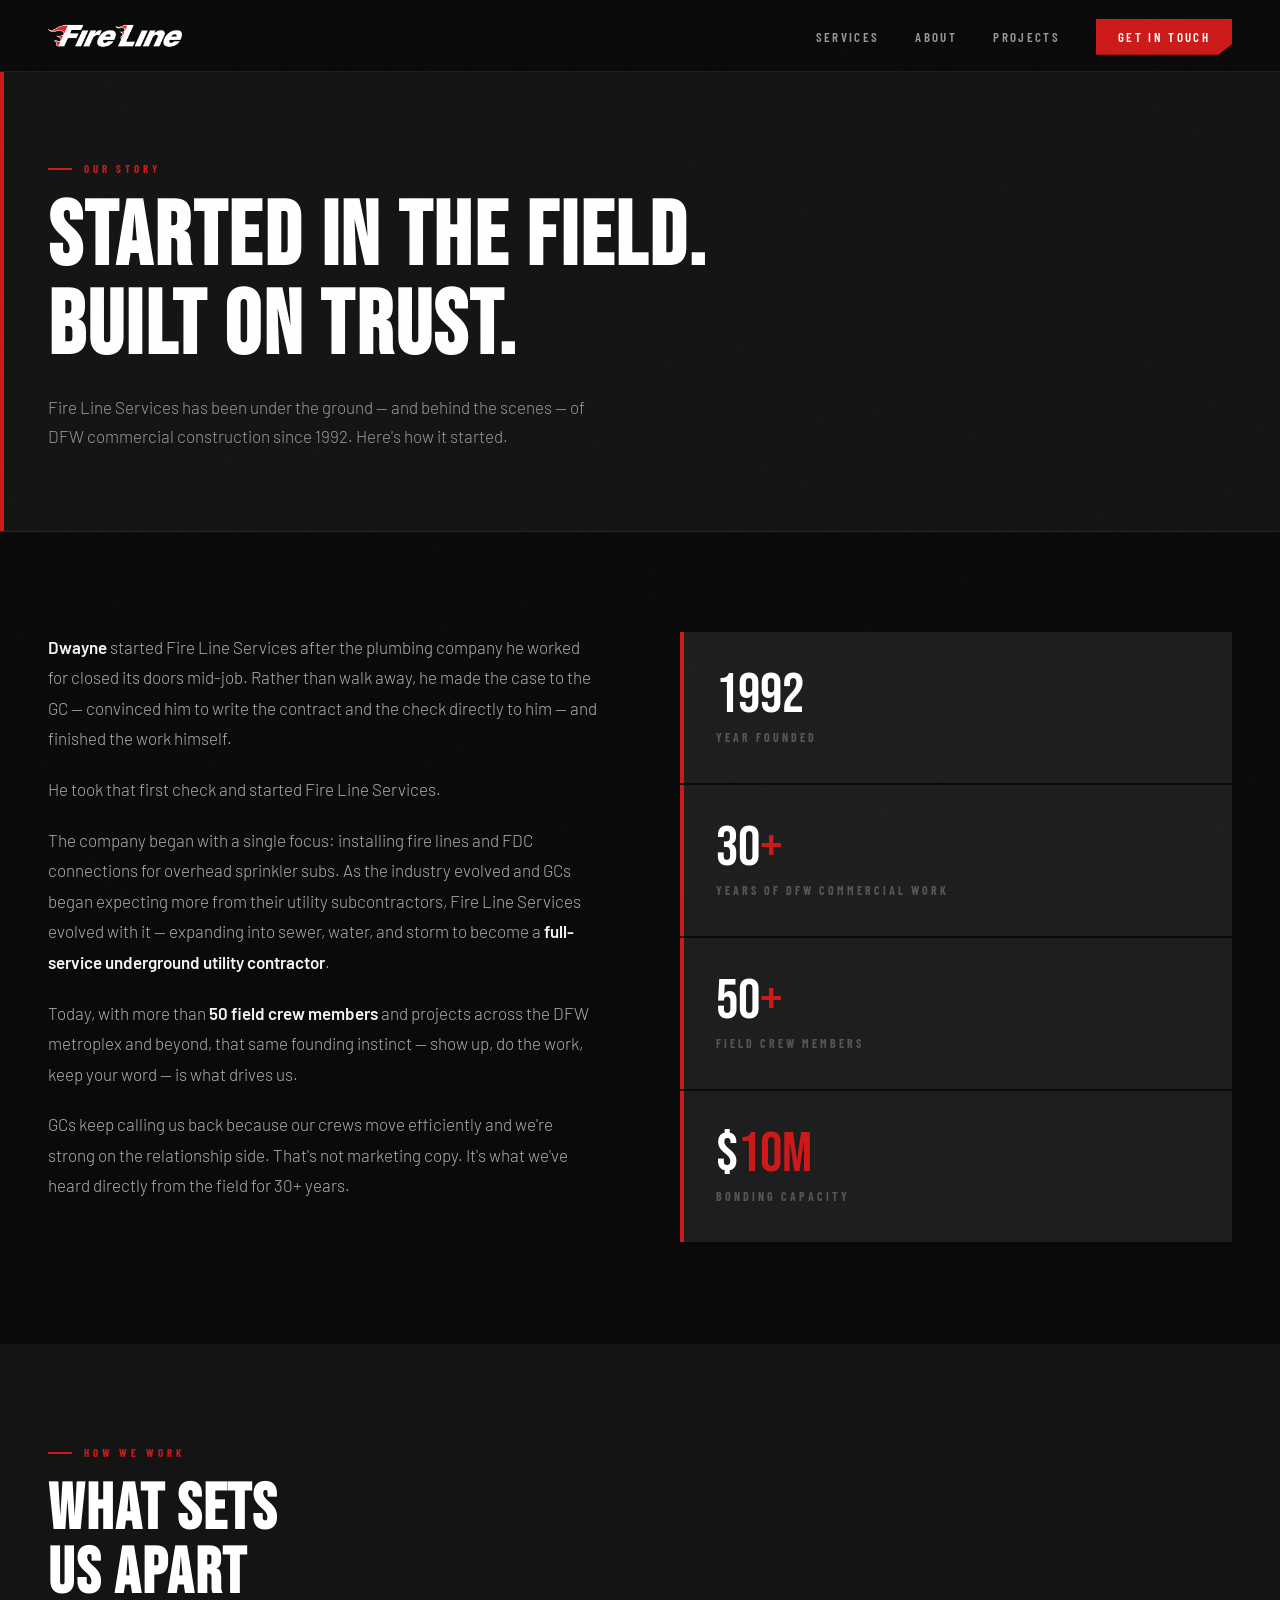
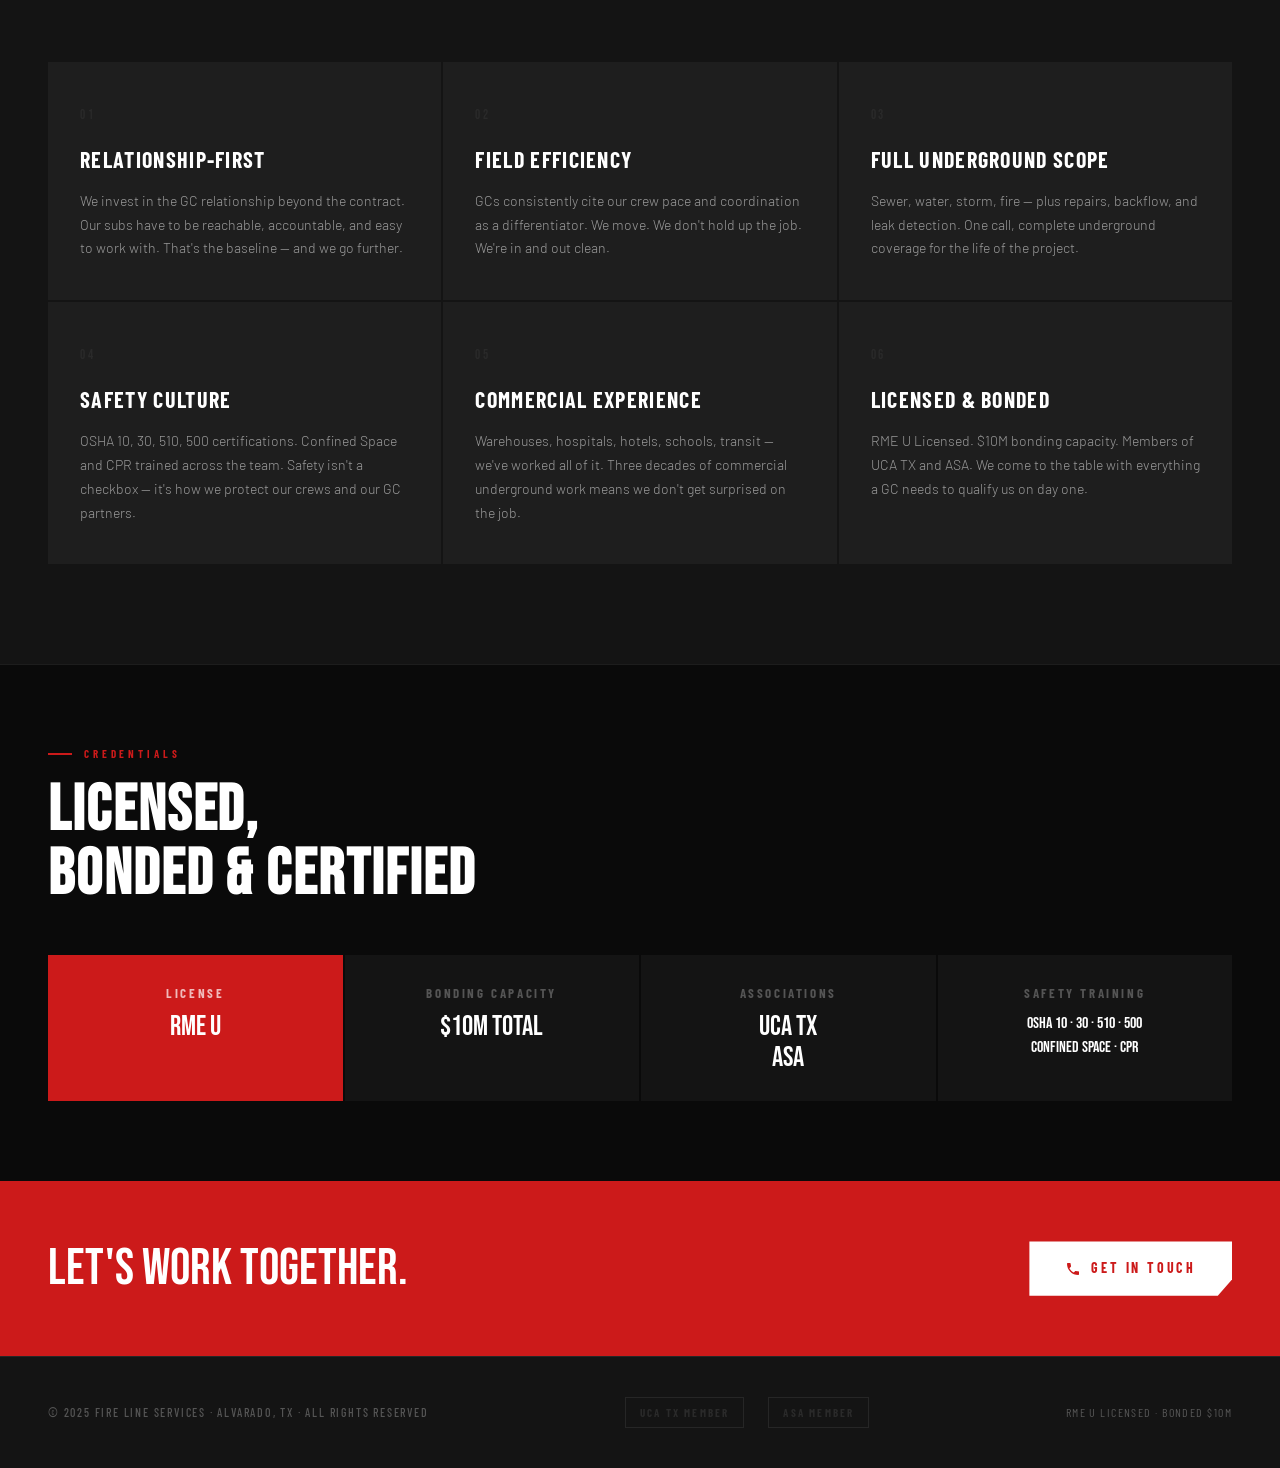
==== about.html @ 74e49dc1 "Add team roster to contact page and fix JS/CSS path capitalization Co-Authored-By: Claude Sonnet 4.6" ====
<!DOCTYPE html>
<html lang="en">
<head>
  <meta charset="UTF-8">
  <meta name="viewport" content="width=device-width, initial-scale=1.0">
  <title>About | Fire Line Services | DFW Underground Utilities</title>
  <meta name="description" content="Founded in 1992 by Dwayne Walker, Fire Line Services has grown from a fire line specialist into a full-service underground utility subcontractor with 50+ crew members across DFW.">
  <link rel="preconnect" href="https://fonts.googleapis.com">
  <link rel="preconnect" href="https://fonts.gstatic.com" crossorigin>
  <link href="https://fonts.googleapis.com/css2?family=Bebas+Neue&family=Barlow:ital,wght@0,300;0,400;0,500;0,600;0,700;1,300;1,400&family=Barlow+Condensed:wght@400;500;600;700;800&display=swap" rel="stylesheet">
  <link rel="stylesheet" href="CSS/styles.css">
  <style>
    .page-hero {
      position: relative;
      padding: 160px 48px 80px;
      background: var(--black-mid);
      border-bottom: 1px solid var(--border);
      overflow: hidden;
    }
    .page-hero::before {
      content: '';
      position: absolute;
      left: 0;
      top: 72px;
      width: 4px;
      height: 100%;
      background: var(--red);
    }
    .page-hero-eyebrow {
      font-family: 'Barlow Condensed', sans-serif;
      font-size: 11px;
      font-weight: 700;
      letter-spacing: 0.35em;
      text-transform: uppercase;
      color: var(--red);
      display: flex;
      align-items: center;
      gap: 12px;
      margin-bottom: 16px;
    }
    .page-hero-eyebrow::before {
      content: '';
      display: block;
      width: 24px;
      height: 2px;
      background: var(--red);
    }
    .page-hero h1 {
      font-family: 'Bebas Neue', sans-serif;
      font-size: clamp(52px, 7vw, 100px);
      line-height: 1;
      letter-spacing: 0.03em;
      color: var(--white-pure);
      max-width: 700px;
    }
    .page-hero p {
      font-size: 17px;
      font-weight: 300;
      color: var(--gray-light);
      max-width: 540px;
      margin-top: 20px;
      line-height: 1.7;
    }

    .story-section {
      padding: 100px 0;
      background: var(--black);
    }

    .story-grid {
      display: grid;
      grid-template-columns: 1fr 1fr;
      gap: 80px;
      align-items: start;
    }

    .story-body {
      font-size: 17px;
      font-weight: 300;
      color: #B0AEAB;
      line-height: 1.8;
    }
    .story-body p + p { margin-top: 20px; }
    .story-body strong { color: var(--white); font-weight: 600; }

    .story-aside { }

    .stat-block {
      background: var(--black-light);
      padding: 36px 32px;
      border-left: 4px solid var(--red);
      margin-bottom: 2px;
    }

    .stat-block-num {
      font-family: 'Bebas Neue', sans-serif;
      font-size: 56px;
      line-height: 1;
      color: var(--white-pure);
      display: block;
    }

    .stat-block-num span { color: var(--red); }

    .stat-block-label {
      font-family: 'Barlow Condensed', sans-serif;
      font-size: 12px;
      font-weight: 700;
      letter-spacing: 0.25em;
      text-transform: uppercase;
      color: var(--gray-mid);
      margin-top: 4px;
      display: block;
    }

    .values-section {
      padding: 100px 0;
      background: var(--black-mid);
    }

    .values-grid {
      display: grid;
      grid-template-columns: repeat(3, 1fr);
      gap: 2px;
      margin-top: 56px;
    }

    .value-card {
      background: var(--black-light);
      padding: 40px 32px;
      border-top: 3px solid transparent;
      transition: border-color 0.3s;
    }

    .value-card:hover { border-top-color: var(--red); }

    .value-num {
      font-family: 'Bebas Neue', sans-serif;
      font-size: 13px;
      letter-spacing: 0.2em;
      color: var(--gray-dark);
      display: block;
      margin-bottom: 16px;
    }

    .value-title {
      font-family: 'Barlow Condensed', sans-serif;
      font-size: 22px;
      font-weight: 700;
      letter-spacing: 0.06em;
      text-transform: uppercase;
      color: var(--white-pure);
      margin-bottom: 12px;
    }

    .value-desc {
      font-size: 14px;
      font-weight: 300;
      color: var(--gray-light);
      line-height: 1.7;
    }

    .licenses-section {
      padding: 80px 0;
      background: var(--black);
      border-top: 1px solid var(--border);
    }

    .licenses-grid {
      display: grid;
      grid-template-columns: repeat(4, 1fr);
      gap: 2px;
      margin-top: 48px;
    }

    .license-item {
      background: var(--black-mid);
      padding: 28px 24px;
      text-align: center;
    }

    .license-item:first-child { background: var(--red); }

    .license-title {
      font-family: 'Barlow Condensed', sans-serif;
      font-size: 13px;
      font-weight: 700;
      letter-spacing: 0.2em;
      text-transform: uppercase;
      color: var(--gray-mid);
      margin-bottom: 8px;
    }

    .license-item:first-child .license-title { color: rgba(255,255,255,0.7); }

    .license-value {
      font-family: 'Bebas Neue', sans-serif;
      font-size: 28px;
      color: var(--white-pure);
      line-height: 1.1;
    }

    .cta-strip {
      background: var(--red);
      padding: 60px 48px;
      display: flex;
      align-items: center;
      justify-content: space-between;
      gap: 40px;
    }
    .cta-strip-text {
      font-family: 'Bebas Neue', sans-serif;
      font-size: clamp(32px, 4vw, 52px);
      color: white;
      line-height: 1;
    }
    .btn-white {
      display: inline-flex;
      align-items: center;
      gap: 10px;
      font-family: 'Barlow Condensed', sans-serif;
      font-size: 14px;
      font-weight: 700;
      letter-spacing: 0.2em;
      text-transform: uppercase;
      color: var(--red);
      background: white;
      padding: 16px 36px;
      text-decoration: none;
      transition: background 0.2s, transform 0.2s;
      clip-path: polygon(0 0, 100% 0, 100% 70%, 93% 100%, 0 100%);
      white-space: nowrap;
      flex-shrink: 0;
    }
    .btn-white:hover { background: var(--white); transform: translateY(-2px); }

    @media (max-width: 1024px) {
      .story-grid { grid-template-columns: 1fr; gap: 48px; }
      .values-grid { grid-template-columns: 1fr 1fr; }
      .licenses-grid { grid-template-columns: repeat(2, 1fr); }
      .page-hero { padding: 140px 24px 60px; }
      .cta-strip { flex-direction: column; align-items: flex-start; padding: 48px 24px; }
    }
    @media (max-width: 640px) {
      .page-hero { padding: 110px 20px 48px; }
      .story-section { padding: 64px 0; }
      .values-grid { grid-template-columns: 1fr; }
      .licenses-grid { grid-template-columns: 1fr 1fr; }
    }
  </style>
</head>
<body>

<!-- ── NAV ── -->
<nav>
  <a href="index.html" class="nav-logo">
    <img src="Images/FL-logo.png" alt="Fire Line Services" style="height:24px; width:auto;">
  </a>
  <ul class="nav-links">
    <li><a href="services.html">Services</a></li>
    <li><a href="about.html">About</a></li>
    <li><a href="projects.html">Projects</a></li>
    <li><a href="contact.html" class="nav-cta">Get in Touch</a></li>
  </ul>
  <button class="nav-hamburger" id="hamburger" aria-label="Toggle menu">
    <span></span><span></span><span></span>
  </button>
</nav>

<div class="mobile-menu" id="mobileMenu">
  <a href="services.html" class="mobile-nav-link">Services</a>
  <a href="about.html" class="mobile-nav-link">About</a>
  <a href="projects.html" class="mobile-nav-link">Projects</a>
  <a href="contact.html" class="mobile-cta mobile-nav-link">Get in Touch</a>
</div>

<!-- ── PAGE HERO ── -->
<div class="page-hero">
  <div class="page-hero-eyebrow">Our Story</div>
  <h1>Started in the Field.<br>Built on Trust.</h1>
  <p>Fire Line Services has been under the ground — and behind the scenes — of DFW commercial construction since 1992. Here's how it started.</p>
</div>

<!-- ── STORY ── -->
<section class="story-section">
  <div class="section-inner">
    <div class="story-grid">
      <div class="story-body reveal">
        <p><strong>Dwayne</strong> started Fire Line Services after the plumbing company he worked for closed its doors mid-job. Rather than walk away, he made the case to the GC — convinced him to write the contract and the check directly to him — and finished the work himself.</p>
        <p>He took that first check and started Fire Line Services.</p>
        <p>The company began with a single focus: installing fire lines and FDC connections for overhead sprinkler subs. As the industry evolved and GCs began expecting more from their utility subcontractors, Fire Line Services evolved with it — expanding into sewer, water, and storm to become a <strong>full-service underground utility contractor</strong>.</p>
        <p>Today, with more than <strong>50 field crew members</strong> and projects across the DFW metroplex and beyond, that same founding instinct — show up, do the work, keep your word — is what drives us.</p>
        <p>GCs keep calling us back because our crews move efficiently and we're strong on the relationship side. That's not marketing copy. It's what we've heard directly from the field for 30+ years.</p>
      </div>
      <div class="story-aside reveal">
        <div class="stat-block">
          <span class="stat-block-num">1992<span></span></span>
          <span class="stat-block-label">Year Founded</span>
        </div>
        <div class="stat-block">
          <span class="stat-block-num">30<span>+</span></span>
          <span class="stat-block-label">Years of DFW Commercial Work</span>
        </div>
        <div class="stat-block">
          <span class="stat-block-num">50<span>+</span></span>
          <span class="stat-block-label">Field Crew Members</span>
        </div>
        <div class="stat-block">
          <span class="stat-block-num">$<span>10M</span></span>
          <span class="stat-block-label">Bonding Capacity</span>
        </div>
      </div>
    </div>
  </div>
</section>

<!-- ── VALUES ── -->
<section class="values-section">
  <div class="section-inner">
    <div class="section-label reveal">How We Work</div>
    <h2 class="section-title reveal">What Sets<br>Us Apart</h2>
    <div class="values-grid">
      <div class="value-card reveal">
        <span class="value-num">01</span>
        <div class="value-title">Relationship-First</div>
        <p class="value-desc">We invest in the GC relationship beyond the contract. Our subs have to be reachable, accountable, and easy to work with. That's the baseline — and we go further.</p>
      </div>
      <div class="value-card reveal">
        <span class="value-num">02</span>
        <div class="value-title">Field Efficiency</div>
        <p class="value-desc">GCs consistently cite our crew pace and coordination as a differentiator. We move. We don't hold up the job. We're in and out clean.</p>
      </div>
      <div class="value-card reveal">
        <span class="value-num">03</span>
        <div class="value-title">Full Underground Scope</div>
        <p class="value-desc">Sewer, water, storm, fire — plus repairs, backflow, and leak detection. One call, complete underground coverage for the life of the project.</p>
      </div>
      <div class="value-card reveal">
        <span class="value-num">04</span>
        <div class="value-title">Safety Culture</div>
        <p class="value-desc">OSHA 10, 30, 510, 500 certifications. Confined Space and CPR trained across the team. Safety isn't a checkbox — it's how we protect our crews and our GC partners.</p>
      </div>
      <div class="value-card reveal">
        <span class="value-num">05</span>
        <div class="value-title">Commercial Experience</div>
        <p class="value-desc">Warehouses, hospitals, hotels, schools, transit — we've worked all of it. Three decades of commercial underground work means we don't get surprised on the job.</p>
      </div>
      <div class="value-card reveal">
        <span class="value-num">06</span>
        <div class="value-title">Licensed & Bonded</div>
        <p class="value-desc">RME U Licensed. $10M bonding capacity. Members of UCA TX and ASA. We come to the table with everything a GC needs to qualify us on day one.</p>
      </div>
    </div>
  </div>
</section>

<!-- ── LICENSES & CERTS ── -->
<section class="licenses-section">
  <div class="section-inner">
    <div class="section-label reveal">Credentials</div>
    <h2 class="section-title reveal">Licensed,<br>Bonded & Certified</h2>
    <div class="licenses-grid">
      <div class="license-item reveal">
        <div class="license-title">License</div>
        <div class="license-value">RME U</div>
      </div>
      <div class="license-item reveal">
        <div class="license-title">Bonding Capacity</div>
        <div class="license-value">$10M Total</div>
      </div>
      <div class="license-item reveal">
        <div class="license-title">Associations</div>
        <div class="license-value">UCA TX<br>ASA</div>
      </div>
      <div class="license-item reveal">
        <div class="license-title">Safety Training</div>
        <div class="license-value" style="font-size:16px; line-height:1.5;">OSHA 10 · 30 · 510 · 500<br>Confined Space · CPR</div>
      </div>
    </div>
  </div>
</section>

<!-- ── CTA STRIP ── -->
<div class="cta-strip">
  <div class="cta-strip-text">Let's Work Together.</div>
  <a href="contact.html" class="btn-white">
    <svg width="16" height="16" viewBox="0 0 24 24" fill="currentColor"><path d="M6.62 10.79c1.44 2.83 3.76 5.14 6.59 6.59l2.2-2.2c.27-.27.67-.36 1.02-.24 1.12.37 2.33.57 3.57.57.55 0 1 .45 1 1V20c0 .55-.45 1-1 1-9.39 0-17-7.61-17-17 0-.55.45-1 1-1h3.5c.55 0 1 .45 1 1 0 1.25.2 2.45.57 3.57.11.35.03.74-.25 1.02l-2.2 2.2z"/></svg>
    Get in Touch
  </a>
</div>

<!-- ── FOOTER ── -->
<footer>
  <div class="footer-copy">© 2025 Fire Line Services · Alvarado, TX · All Rights Reserved</div>
  <div class="footer-assoc">
    <span class="assoc-badge">UCA TX Member</span>
    <span class="assoc-badge">ASA Member</span>
  </div>
  <div class="footer-license">RME U Licensed · Bonded $10M</div>
</footer>

<script src="JS/main.js"></script>
</body>
</html>
---- CSS/styles.css ----
/* ============================================================
   Fire Line Services — Main Stylesheet
   Author: Titan AI / Matt Vincent Walker
   ============================================================ */

/* ── CSS VARIABLES ── */
:root {
  --red: #CC1A1A;
  --red-bright: #E02020;
  --red-dark: #991010;
  --black: #0A0A0A;
  --black-mid: #141414;
  --black-light: #1E1E1E;
  --gray-dark: #2A2A2A;
  --gray-mid: #555;
  --gray-light: #999;
  --white: #F5F4F2;
  --white-pure: #FFFFFF;
  --border: rgba(255,255,255,0.08);
  --border-red: rgba(204,26,26,0.4);
}

/* ── RESET ── */
*, *::before, *::after { box-sizing: border-box; margin: 0; padding: 0; }
html { scroll-behavior: smooth; }

body {
  background: var(--black);
  color: var(--white);
  font-family: 'Barlow', sans-serif;
  font-weight: 400;
  line-height: 1.6;
  overflow-x: hidden;
}

/* ── NOISE TEXTURE OVERLAY ── */
body::before {
  content: '';
  position: fixed;
  inset: 0;
  background-image: url("data:image/svg+xml,%3Csvg viewBox='0 0 256 256' xmlns='http://www.w3.org/2000/svg'%3E%3Cfilter id='noise'%3E%3CfeTurbulence type='fractalNoise' baseFrequency='0.9' numOctaves='4' stitchTiles='stitch'/%3E%3C/filter%3E%3Crect width='100%25' height='100%25' filter='url(%23noise)' opacity='0.04'/%3E%3C/svg%3E");
  pointer-events: none;
  z-index: 9999;
  opacity: 0.4;
}

/* ── NAV ── */
nav {
  position: fixed;
  top: 0;
  left: 0;
  right: 0;
  z-index: 100;
  display: flex;
  align-items: center;
  justify-content: space-between;
  padding: 0 48px;
  height: 72px;
  background: rgba(10,10,10,0.92);
  backdrop-filter: blur(12px);
  border-bottom: 1px solid var(--border);
}

.nav-logo {
  display: flex;
  align-items: center;
  gap: 14px;
  text-decoration: none;
}

.logo-mark {
  width: 42px;
  height: 42px;
  background: var(--red);
  display: flex;
  align-items: center;
  justify-content: center;
  position: relative;
  clip-path: polygon(0 0, 100% 0, 100% 75%, 75% 100%, 0 100%);
}

.logo-mark svg { width: 24px; height: 24px; fill: white; }

.logo-text {
  display: flex;
  flex-direction: column;
  line-height: 1;
}

.logo-text .top {
  font-family: 'Bebas Neue', sans-serif;
  font-size: 20px;
  letter-spacing: 0.08em;
  color: var(--white-pure);
}

.logo-text .bottom {
  font-family: 'Barlow Condensed', sans-serif;
  font-size: 10px;
  font-weight: 600;
  letter-spacing: 0.25em;
  color: var(--red);
  text-transform: uppercase;
}

.nav-links {
  display: flex;
  align-items: center;
  gap: 36px;
  list-style: none;
}

.nav-links a {
  font-family: 'Barlow Condensed', sans-serif;
  font-size: 13px;
  font-weight: 600;
  letter-spacing: 0.18em;
  text-transform: uppercase;
  color: var(--gray-light);
  text-decoration: none;
  transition: color 0.2s;
}

.nav-links a:hover { color: var(--white); }

.nav-cta {
  font-family: 'Barlow Condensed', sans-serif;
  font-size: 12px;
  font-weight: 700;
  letter-spacing: 0.2em;
  text-transform: uppercase;
  color: var(--white-pure) !important;
  background: var(--red);
  padding: 10px 22px;
  text-decoration: none;
  transition: background 0.2s !important;
  clip-path: polygon(0 0, 100% 0, 100% 70%, 90% 100%, 0 100%);
}

.nav-cta:hover { background: var(--red-bright) !important; color: var(--white-pure) !important; }

/* ── HAMBURGER BUTTON ── */
.nav-hamburger {
  display: none;
  flex-direction: column;
  justify-content: center;
  gap: 5px;
  background: none;
  border: none;
  cursor: pointer;
  padding: 8px;
  z-index: 200;
}

.nav-hamburger span {
  display: block;
  width: 24px;
  height: 2px;
  background: var(--white);
  transition: transform 0.3s, opacity 0.3s;
}

.nav-hamburger.open span:nth-child(1) { transform: translateY(7px) rotate(45deg); }
.nav-hamburger.open span:nth-child(2) { opacity: 0; }
.nav-hamburger.open span:nth-child(3) { transform: translateY(-7px) rotate(-45deg); }

/* ── MOBILE MENU DRAWER ── */
.mobile-menu {
  display: none;
  position: fixed;
  top: 72px;
  left: 0;
  right: 0;
  bottom: 0;
  background: rgba(10,10,10,0.98);
  backdrop-filter: blur(16px);
  z-index: 99;
  flex-direction: column;
  align-items: center;
  justify-content: center;
  gap: 0;
  opacity: 0;
  pointer-events: none;
  transition: opacity 0.3s;
}

.mobile-menu.open {
  opacity: 1;
  pointer-events: all;
}

.mobile-menu a {
  font-family: 'Bebas Neue', sans-serif;
  font-size: 42px;
  letter-spacing: 0.06em;
  color: var(--white);
  text-decoration: none;
  padding: 16px 0;
  border-bottom: 1px solid var(--border);
  width: 80%;
  text-align: center;
  transition: color 0.2s;
}

.mobile-menu a:last-child { border-bottom: none; }

.mobile-menu a.mobile-cta {
  color: var(--red);
  margin-top: 24px;
  border: 2px solid var(--red);
  padding: 16px 48px;
  width: auto;
  font-size: 32px;
}

/* ── HERO ── */
.hero {
  position: relative;
  min-height: 100vh;
  display: flex;
  flex-direction: column;
  justify-content: flex-end;
  padding: 120px 48px 80px;
  overflow: hidden;
}

.hero-bg {
  position: absolute;
  inset: 0;
  background:
    linear-gradient(to right, rgba(10,10,10,0.97) 45%, rgba(10,10,10,0.6) 100%),
    linear-gradient(160deg, #1a0000 0%, #0a0a0a 60%);
}

.hero-grid {
  position: absolute;
  inset: 0;
  background-image:
    linear-gradient(rgba(204,26,26,0.06) 1px, transparent 1px),
    linear-gradient(90deg, rgba(204,26,26,0.06) 1px, transparent 1px);
  background-size: 80px 80px;
  mask-image: linear-gradient(to bottom, transparent 0%, black 30%, black 70%, transparent 100%);
}

.hero-accent {
  position: absolute;
  top: 0;
  right: 0;
  width: 55%;
  height: 100%;
  background: linear-gradient(135deg, rgba(204,26,26,0.08) 0%, transparent 60%);
}

.hero-line {
  position: absolute;
  left: 0;
  top: 72px;
  width: 4px;
  height: 0;
  background: var(--red);
  animation: lineGrow 1.2s ease-out 0.3s forwards;
}

@keyframes lineGrow {
  to { height: 100%; }
}

.hero-eyebrow {
  font-family: 'Barlow Condensed', sans-serif;
  font-size: 12px;
  font-weight: 700;
  letter-spacing: 0.35em;
  text-transform: uppercase;
  color: var(--red);
  margin-bottom: 20px;
  opacity: 0;
  animation: fadeUp 0.8s ease-out 0.5s forwards;
  display: flex;
  align-items: center;
  gap: 12px;
}

.hero-eyebrow::before {
  content: '';
  display: block;
  width: 32px;
  height: 2px;
  background: var(--red);
}

.hero-headline {
  font-family: 'Bebas Neue', sans-serif;
  font-size: clamp(72px, 10vw, 140px);
  line-height: 0.92;
  letter-spacing: 0.02em;
  color: var(--white-pure);
  opacity: 0;
  animation: fadeUp 0.9s ease-out 0.7s forwards;
  max-width: 800px;
}

.hero-headline span { color: var(--red); }

.hero-sub {
  font-size: 18px;
  font-weight: 300;
  color: var(--gray-light);
  max-width: 500px;
  margin-top: 28px;
  line-height: 1.7;
  opacity: 0;
  animation: fadeUp 0.9s ease-out 0.9s forwards;
}

.hero-actions {
  display: flex;
  align-items: center;
  gap: 24px;
  margin-top: 48px;
  opacity: 0;
  animation: fadeUp 0.9s ease-out 1.1s forwards;
}

.btn-primary {
  display: inline-flex;
  align-items: center;
  gap: 10px;
  font-family: 'Barlow Condensed', sans-serif;
  font-size: 14px;
  font-weight: 700;
  letter-spacing: 0.2em;
  text-transform: uppercase;
  color: var(--white-pure);
  background: var(--red);
  padding: 16px 36px;
  text-decoration: none;
  transition: background 0.2s, transform 0.2s;
  clip-path: polygon(0 0, 100% 0, 100% 70%, 93% 100%, 0 100%);
}

.btn-primary:hover { background: var(--red-bright); transform: translateY(-2px); }

.btn-secondary {
  display: inline-flex;
  align-items: center;
  gap: 10px;
  font-family: 'Barlow Condensed', sans-serif;
  font-size: 14px;
  font-weight: 600;
  letter-spacing: 0.18em;
  text-transform: uppercase;
  color: var(--gray-light);
  text-decoration: none;
  border-bottom: 1px solid var(--gray-dark);
  padding-bottom: 2px;
  transition: color 0.2s, border-color 0.2s;
}

.btn-secondary:hover { color: var(--white); border-color: var(--gray-mid); }

.hero-stats {
  position: absolute;
  right: 48px;
  bottom: 80px;
  display: flex;
  flex-direction: column;
  gap: 32px;
  opacity: 0;
  animation: fadeLeft 0.9s ease-out 1.3s forwards;
}

.stat-item { text-align: right; }

.stat-num {
  font-family: 'Bebas Neue', sans-serif;
  font-size: 52px;
  line-height: 1;
  color: var(--white-pure);
  display: block;
}

.stat-num span { color: var(--red); }

.stat-label {
  font-family: 'Barlow Condensed', sans-serif;
  font-size: 11px;
  font-weight: 600;
  letter-spacing: 0.25em;
  text-transform: uppercase;
  color: var(--gray-mid);
}

.stat-divider {
  width: 100%;
  height: 1px;
  background: var(--border);
}

@keyframes fadeUp {
  from { opacity: 0; transform: translateY(30px); }
  to { opacity: 1; transform: translateY(0); }
}

@keyframes fadeLeft {
  from { opacity: 0; transform: translateX(30px); }
  to { opacity: 1; transform: translateX(0); }
}

/* ── SECTION BASE ── */
section { position: relative; }

.section-inner {
  max-width: 1280px;
  margin: 0 auto;
  padding: 0 48px;
}

.section-label {
  font-family: 'Barlow Condensed', sans-serif;
  font-size: 11px;
  font-weight: 700;
  letter-spacing: 0.35em;
  text-transform: uppercase;
  color: var(--red);
  display: flex;
  align-items: center;
  gap: 12px;
  margin-bottom: 16px;
}

.section-label::before {
  content: '';
  display: block;
  width: 24px;
  height: 2px;
  background: var(--red);
}

.section-title {
  font-family: 'Bebas Neue', sans-serif;
  font-size: clamp(42px, 5vw, 72px);
  line-height: 1;
  letter-spacing: 0.03em;
  color: var(--white-pure);
}

/* ── TICKER ── */
.ticker {
  background: var(--red);
  padding: 14px 0;
  overflow: hidden;
  border-top: 2px solid var(--red-dark);
  border-bottom: 2px solid var(--red-dark);
}

.ticker-track {
  display: flex;
  gap: 0;
  animation: ticker 18s linear infinite; /* bumped from 30s → 18s */
  white-space: nowrap;
}

.ticker-item {
  font-family: 'Barlow Condensed', sans-serif;
  font-size: 13px;
  font-weight: 700;
  letter-spacing: 0.25em;
  text-transform: uppercase;
  color: rgba(255,255,255,0.9);
  padding: 0 48px;
  display: inline-flex;
  align-items: center;
  gap: 24px;
}

.ticker-item::after {
  content: '//';
  color: rgba(255,255,255,0.4);
  font-size: 16px;
}

@keyframes ticker {
  from { transform: translateX(0); }
  to { transform: translateX(-50%); }
}

/* ── SERVICES ── */
.services {
  padding: 120px 0;
  background: var(--black-mid);
}

.services-header {
  display: flex;
  align-items: flex-end;
  justify-content: space-between;
  margin-bottom: 64px;
}

.services-grid {
  display: grid;
  grid-template-columns: repeat(4, 1fr);
  gap: 2px;
}

.service-card {
  background: var(--black-light);
  padding: 40px 32px;
  position: relative;
  overflow: hidden;
  transition: background 0.3s;
  cursor: default;
}

.service-card::before {
  content: '';
  position: absolute;
  bottom: 0;
  left: 0;
  right: 0;
  height: 3px;
  background: var(--red);
  transform: scaleX(0);
  transform-origin: left;
  transition: transform 0.4s ease;
}

.service-card:hover { background: #222; }
.service-card:hover::before { transform: scaleX(1); }

.service-card.featured {
  background: var(--red);
  grid-column: span 1;
}

.service-card.featured::before { display: none; }
.service-card.featured:hover { background: var(--red-bright); }

.service-icon {
  width: 48px;
  height: 48px;
  margin-bottom: 24px;
  opacity: 0.7;
}

.service-icon svg { width: 100%; height: 100%; }

.service-num {
  font-family: 'Bebas Neue', sans-serif;
  font-size: 13px;
  letter-spacing: 0.2em;
  color: var(--gray-dark);
  margin-bottom: 12px;
  display: block;
}

.service-card.featured .service-num { color: rgba(255,255,255,0.4); }

.service-name {
  font-family: 'Barlow Condensed', sans-serif;
  font-size: 26px;
  font-weight: 700;
  letter-spacing: 0.05em;
  text-transform: uppercase;
  color: var(--white-pure);
  line-height: 1.1;
  margin-bottom: 14px;
}

.service-desc {
  font-size: 14px;
  font-weight: 300;
  color: var(--gray-light);
  line-height: 1.7;
}

.service-card.featured .service-desc { color: rgba(255,255,255,0.75); }

/* Additional services row */
.services-secondary {
  display: grid;
  grid-template-columns: repeat(3, 1fr);
  gap: 2px;
  margin-top: 2px;
}

.service-card-sm {
  background: var(--black-light);
  padding: 28px 32px;
  display: flex;
  align-items: center;
  gap: 20px;
  transition: background 0.3s;
  border-left: 3px solid transparent;
}

.service-card-sm:hover {
  background: #1E1E1E;
  border-left-color: var(--red);
}

.service-card-sm-icon {
  width: 36px;
  height: 36px;
  background: rgba(204,26,26,0.15);
  display: flex;
  align-items: center;
  justify-content: center;
  flex-shrink: 0;
  color: var(--red);
}

.service-card-sm-name {
  font-family: 'Barlow Condensed', sans-serif;
  font-size: 17px;
  font-weight: 700;
  letter-spacing: 0.08em;
  text-transform: uppercase;
  color: var(--white-pure);
}

.service-card-sm-desc {
  font-size: 13px;
  color: var(--gray-light);
  line-height: 1.5;
}

/* ── ABOUT ── */
.about {
  padding: 120px 0;
  background: var(--black);
}

.about-grid {
  display: grid;
  grid-template-columns: 1fr 1fr;
  gap: 80px;
  align-items: center;
}

.about-visual { position: relative; }

.about-img-frame {
  aspect-ratio: 4/5;
  background: var(--black-light);
  position: relative;
  overflow: hidden;
}

.about-img-placeholder {
  width: 100%;
  height: 100%;
  background: linear-gradient(135deg, #1a0a0a 0%, #1e1e1e 100%);
  display: flex;
  align-items: center;
  justify-content: center;
}

.about-img-placeholder svg {
  width: 80px;
  height: 80px;
  opacity: 0.15;
}

.about-year-badge {
  position: absolute;
  bottom: -24px;
  right: -24px;
  width: 120px;
  height: 120px;
  background: var(--red);
  display: flex;
  flex-direction: column;
  align-items: center;
  justify-content: center;
  clip-path: polygon(0 0, 100% 0, 100% 80%, 80% 100%, 0 100%);
}

.about-year-badge .year {
  font-family: 'Bebas Neue', sans-serif;
  font-size: 36px;
  line-height: 1;
  color: white;
}

.about-year-badge .est {
  font-family: 'Barlow Condensed', sans-serif;
  font-size: 10px;
  font-weight: 700;
  letter-spacing: 0.2em;
  color: rgba(255,255,255,0.7);
  text-transform: uppercase;
}

.about-body {
  font-size: 17px;
  font-weight: 300;
  color: #B0AEAB;
  line-height: 1.8;
  margin-top: 32px;
}

.about-body p + p { margin-top: 18px; }

.about-body strong {
  color: var(--white);
  font-weight: 600;
}

.about-pillars {
  display: grid;
  grid-template-columns: 1fr 1fr;
  gap: 16px;
  margin-top: 48px;
}

.pillar {
  padding: 20px 24px;
  border: 1px solid var(--border);
  border-left: 3px solid var(--red);
}

.pillar-title {
  font-family: 'Barlow Condensed', sans-serif;
  font-size: 14px;
  font-weight: 700;
  letter-spacing: 0.15em;
  text-transform: uppercase;
  color: var(--white-pure);
  margin-bottom: 6px;
}

.pillar-desc {
  font-size: 13px;
  color: var(--gray-light);
  line-height: 1.6;
}

/* ── PROJECTS ── */
.projects {
  padding: 120px 0;
  background: var(--black-mid);
}

.projects-header { margin-bottom: 64px; }

.projects-grid {
  display: grid;
  grid-template-columns: repeat(3, 1fr);
  gap: 2px;
}

.project-card {
  background: var(--black-light);
  position: relative;
  overflow: hidden;
  aspect-ratio: 4/3;
  cursor: default;
}

.project-card.large {
  grid-column: span 2;
  aspect-ratio: 16/9;
}

.project-bg {
  position: absolute;
  inset: 0;
  background: linear-gradient(135deg, #1a1a1a 0%, #0f0f0f 100%);
  transition: transform 0.6s ease;
}

.project-card:hover .project-bg { transform: scale(1.05); }

.project-overlay {
  position: absolute;
  inset: 0;
  background: linear-gradient(to top, rgba(0,0,0,0.95) 0%, rgba(0,0,0,0.2) 60%, transparent 100%);
}

.project-content {
  position: absolute;
  bottom: 0;
  left: 0;
  right: 0;
  padding: 28px;
}

.project-type {
  font-family: 'Barlow Condensed', sans-serif;
  font-size: 11px;
  font-weight: 700;
  letter-spacing: 0.3em;
  text-transform: uppercase;
  color: var(--red);
  margin-bottom: 6px;
}

.project-name {
  font-family: 'Barlow Condensed', sans-serif;
  font-size: 22px;
  font-weight: 700;
  letter-spacing: 0.04em;
  text-transform: uppercase;
  color: var(--white-pure);
  line-height: 1.1;
  margin-bottom: 6px;
}

.project-location {
  font-size: 13px;
  color: var(--gray-light);
}

.project-services-tags {
  display: flex;
  flex-wrap: wrap;
  gap: 6px;
  margin-top: 10px;
}

.tag {
  font-family: 'Barlow Condensed', sans-serif;
  font-size: 10px;
  font-weight: 600;
  letter-spacing: 0.15em;
  text-transform: uppercase;
  color: var(--gray-mid);
  background: rgba(255,255,255,0.06);
  padding: 3px 8px;
  border: 1px solid rgba(255,255,255,0.08);
}

.proj-placeholder {
  width: 100%;
  height: 100%;
  display: flex;
  align-items: center;
  justify-content: center;
  opacity: 0.05;
}

.proj-placeholder svg { width: 60px; height: 60px; }

/* ── WHY US ── */
.why {
  padding: 120px 0;
  background: var(--red);
  position: relative;
  overflow: hidden;
}

.why::before {
  content: 'FLS';
  position: absolute;
  right: -40px;
  top: 50%;
  transform: translateY(-50%);
  font-family: 'Bebas Neue', sans-serif;
  font-size: 400px;
  color: rgba(0,0,0,0.12);
  line-height: 1;
  pointer-events: none;
}

.why-grid {
  display: grid;
  grid-template-columns: 1fr 1fr;
  gap: 80px;
  align-items: center;
}

.why-content .section-label { color: rgba(255,255,255,0.6); }
.why-content .section-label::before { background: rgba(255,255,255,0.6); }
.why-content .section-title { color: white; }

.why-lead {
  font-size: 20px;
  font-weight: 300;
  color: rgba(255,255,255,0.85);
  line-height: 1.7;
  margin-top: 28px;
  font-style: italic;
}

.why-features {
  display: flex;
  flex-direction: column;
  gap: 2px;
}

.why-feature {
  background: rgba(0,0,0,0.15);
  padding: 28px 32px;
  display: flex;
  align-items: flex-start;
  gap: 20px;
  transition: background 0.2s;
}

.why-feature:hover { background: rgba(0,0,0,0.25); }

.why-feature-num {
  font-family: 'Bebas Neue', sans-serif;
  font-size: 36px;
  line-height: 1;
  color: rgba(255,255,255,0.2);
  flex-shrink: 0;
  min-width: 32px;
}

.why-feature-title {
  font-family: 'Barlow Condensed', sans-serif;
  font-size: 18px;
  font-weight: 700;
  letter-spacing: 0.08em;
  text-transform: uppercase;
  color: white;
  margin-bottom: 6px;
}

.why-feature-desc {
  font-size: 14px;
  color: rgba(255,255,255,0.7);
  line-height: 1.6;
}

/* ── CREDENTIALS ── */
.credentials {
  padding: 80px 0;
  background: var(--black);
  border-top: 1px solid var(--border);
  border-bottom: 1px solid var(--border);
}

.credentials-grid {
  display: grid;
  grid-template-columns: repeat(5, 1fr);
  gap: 2px;
}

.cred-item {
  padding: 32px 24px;
  text-align: center;
  background: var(--black-mid);
}

.cred-item:first-child { background: var(--red); }

.cred-value {
  font-family: 'Bebas Neue', sans-serif;
  font-size: 38px;
  color: var(--white-pure);
  line-height: 1;
  display: block;
  margin-bottom: 6px;
}

.cred-item:first-child .cred-value { color: white; }

.cred-label {
  font-family: 'Barlow Condensed', sans-serif;
  font-size: 11px;
  font-weight: 600;
  letter-spacing: 0.2em;
  text-transform: uppercase;
  color: var(--gray-mid);
}

.cred-item:first-child .cred-label { color: rgba(255,255,255,0.7); }

.safety-certs {
  display: flex;
  flex-wrap: wrap;
  gap: 8px;
  margin-top: 12px;
  justify-content: center;
}

.cert-badge {
  font-family: 'Barlow Condensed', sans-serif;
  font-size: 10px;
  font-weight: 600;
  letter-spacing: 0.15em;
  text-transform: uppercase;
  color: var(--gray-mid);
  background: rgba(255,255,255,0.04);
  border: 1px solid var(--border);
  padding: 3px 8px;
}

/* ── MARKETS ── */
.markets {
  padding: 100px 0;
  background: var(--black-mid);
}

.markets-list {
  display: grid;
  grid-template-columns: repeat(4, 1fr);
  gap: 2px;
  margin-top: 56px;
}

.market-item {
  padding: 36px 28px;
  background: var(--black-light);
  border-top: 3px solid transparent;
  transition: border-color 0.3s, background 0.3s;
}

.market-item:hover {
  border-top-color: var(--red);
  background: #1E1E1E;
}

.market-icon {
  font-size: 28px;
  margin-bottom: 16px;
  display: block;
}

.market-name {
  font-family: 'Barlow Condensed', sans-serif;
  font-size: 17px;
  font-weight: 700;
  letter-spacing: 0.08em;
  text-transform: uppercase;
  color: var(--white-pure);
  margin-bottom: 8px;
}

.market-desc {
  font-size: 13px;
  color: var(--gray-light);
  line-height: 1.6;
}

/* ── CONTACT ── */
.contact {
  padding: 120px 0;
  background: var(--black);
}

.contact-grid {
  display: grid;
  grid-template-columns: 1fr 1fr;
  gap: 80px;
}

.contact-body {
  font-size: 17px;
  font-weight: 300;
  color: #B0AEAB;
  line-height: 1.8;
  margin-top: 28px;
  margin-bottom: 48px;
}

.contact-items {
  display: flex;
  flex-direction: column;
  gap: 24px;
}

.contact-item {
  display: flex;
  align-items: flex-start;
  gap: 20px;
  padding: 24px 0;
  border-bottom: 1px solid var(--border);
}

.contact-item:last-child { border-bottom: none; }

.contact-item-icon {
  width: 44px;
  height: 44px;
  background: rgba(204,26,26,0.12);
  border: 1px solid var(--border-red);
  display: flex;
  align-items: center;
  justify-content: center;
  flex-shrink: 0;
  color: var(--red);
}

.contact-item-label {
  font-family: 'Barlow Condensed', sans-serif;
  font-size: 11px;
  font-weight: 700;
  letter-spacing: 0.25em;
  text-transform: uppercase;
  color: var(--gray-mid);
  margin-bottom: 4px;
}

.contact-item-value {
  font-size: 16px;
  font-weight: 500;
  color: var(--white);
}

.contact-item-value a {
  color: var(--white);
  text-decoration: none;
  transition: color 0.2s;
}

.contact-item-value a:hover { color: var(--red); }

.contact-cta-block {
  display: flex;
  flex-direction: column;
  justify-content: center;
  background: var(--black-light);
  padding: 60px 48px;
  border-top: 4px solid var(--red);
  position: relative;
  overflow: hidden;
}

.contact-cta-block::before {
  content: '';
  position: absolute;
  bottom: 0;
  right: 0;
  width: 200px;
  height: 200px;
  background: radial-gradient(circle, rgba(204,26,26,0.08) 0%, transparent 70%);
}

.contact-cta-headline {
  font-family: 'Bebas Neue', sans-serif;
  font-size: 52px;
  line-height: 1;
  letter-spacing: 0.03em;
  color: var(--white-pure);
  margin-bottom: 20px;
}

.contact-cta-headline span { color: var(--red); }

.contact-cta-sub {
  font-size: 15px;
  color: var(--gray-light);
  line-height: 1.7;
  margin-bottom: 36px;
}

.contact-phone-big {
  font-family: 'Bebas Neue', sans-serif;
  font-size: 42px;
  color: var(--white-pure);
  letter-spacing: 0.04em;
  display: block;
  text-decoration: none;
  margin-bottom: 8px;
  transition: color 0.2s;
}

.contact-phone-big:hover { color: var(--red); }

.contact-hours {
  font-family: 'Barlow Condensed', sans-serif;
  font-size: 12px;
  font-weight: 600;
  letter-spacing: 0.2em;
  text-transform: uppercase;
  color: var(--gray-mid);
  margin-bottom: 32px;
}

.social-links {
  display: flex;
  gap: 12px;
  margin-top: 24px;
}

.social-link {
  width: 40px;
  height: 40px;
  background: rgba(255,255,255,0.06);
  border: 1px solid var(--border);
  display: flex;
  align-items: center;
  justify-content: center;
  color: var(--gray-light);
  text-decoration: none;
  transition: background 0.2s, color 0.2s, border-color 0.2s;
  font-size: 14px;
}

.social-link:hover {
  background: var(--red);
  border-color: var(--red);
  color: white;
}

/* ── FOOTER ── */
footer {
  background: var(--black-mid);
  padding: 40px 48px;
  display: flex;
  align-items: center;
  justify-content: space-between;
  border-top: 1px solid var(--border);
}

.footer-copy {
  font-family: 'Barlow Condensed', sans-serif;
  font-size: 12px;
  font-weight: 500;
  letter-spacing: 0.15em;
  color: var(--gray-mid);
  text-transform: uppercase;
}

.footer-assoc {
  display: flex;
  align-items: center;
  gap: 24px;
}

.assoc-badge {
  font-family: 'Barlow Condensed', sans-serif;
  font-size: 11px;
  font-weight: 700;
  letter-spacing: 0.2em;
  text-transform: uppercase;
  color: var(--gray-dark);
  padding: 6px 14px;
  border: 1px solid var(--border);
  transition: color 0.2s;
}

.assoc-badge:hover { color: var(--gray-mid); }

.footer-license {
  font-family: 'Barlow Condensed', sans-serif;
  font-size: 12px;
  letter-spacing: 0.12em;
  color: var(--gray-mid);
  text-transform: uppercase;
}

/* ── SCROLL REVEAL ── */
.reveal {
  opacity: 0;
  transform: translateY(24px);
  transition: opacity 0.8s ease, transform 0.8s ease;
}

.reveal.visible {
  opacity: 1;
  transform: translateY(0);
}

/* ── TABLET ── */
@media (max-width: 1024px) {
  nav { padding: 0 24px; }
  .nav-links { gap: 20px; }
  .hero { padding: 100px 24px 60px; }
  .hero-stats { right: 24px; bottom: 60px; }
  .section-inner { padding: 0 24px; }
  .services-grid { grid-template-columns: repeat(2, 1fr); }
  .services-secondary { grid-template-columns: 1fr; }
  .about-grid, .why-grid, .contact-grid { grid-template-columns: 1fr; gap: 40px; }
  .about-visual { display: none; }
  .projects-grid { grid-template-columns: 1fr 1fr; }
  .project-card.large { grid-column: span 2; }
  .credentials-grid { grid-template-columns: repeat(3, 1fr); }
  .markets-list { grid-template-columns: repeat(2, 1fr); }
  footer { flex-direction: column; gap: 16px; text-align: center; }
  .why::before { font-size: 220px; right: -20px; }
}

/* ── MOBILE ── */
@media (max-width: 640px) {
  .nav-links { display: none; }
  .nav-hamburger { display: flex; }
  .mobile-menu { display: flex; }
  nav { padding: 0 20px; height: 64px; }
  .logo-text .top { font-size: 17px; }
  .logo-text .bottom { font-size: 9px; letter-spacing: 0.15em; }

  .hero {
    padding: 80px 20px 48px;
    min-height: 100svh;
    justify-content: flex-start;
    padding-top: 100px;
  }
  .hero-stats {
    position: static;
    display: grid;
    grid-template-columns: repeat(3, 1fr);
    gap: 0;
    margin-top: 40px;
    opacity: 1;
    animation: none;
    border-top: 1px solid var(--border);
    padding-top: 28px;
  }
  .stat-item { text-align: center; }
  .stat-num { font-size: 36px; }
  .stat-label { font-size: 9px; letter-spacing: 0.15em; }
  .stat-divider { display: none; }
  .hero-headline { font-size: clamp(56px, 16vw, 80px); }
  .hero-eyebrow { font-size: 10px; letter-spacing: 0.2em; }
  .hero-sub { font-size: 15px; margin-top: 20px; }
  .hero-actions { flex-direction: column; align-items: flex-start; gap: 16px; margin-top: 32px; }
  .btn-primary { width: 100%; justify-content: center; }

  .section-inner { padding: 0 20px; }
  .services { padding: 72px 0; }
  .services-header { flex-direction: column; align-items: flex-start; gap: 16px; margin-bottom: 40px; }
  .services-grid { grid-template-columns: 1fr; }
  .service-card { padding: 28px 24px; }
  .services-secondary { grid-template-columns: 1fr; }
  .service-card-sm { padding: 20px 24px; }

  .about { padding: 72px 0; }
  .about-visual { display: none; }
  .about-pillars { grid-template-columns: 1fr; }
  .about-body { font-size: 15px; }

  .projects { padding: 72px 0; }
  .projects-grid { grid-template-columns: 1fr; }
  .project-card { aspect-ratio: 16/9; }
  .project-card.large { grid-column: span 1; aspect-ratio: 16/9; }
  .projects-header { margin-bottom: 36px; }

  .why { padding: 72px 0; }
  .why::before { display: none; }
  .why-grid { grid-template-columns: 1fr; gap: 40px; }
  .why-feature { padding: 20px 24px; }

  .credentials { padding: 48px 0; }
  .credentials-grid { grid-template-columns: repeat(2, 1fr); }
  .cred-item:first-child { grid-column: span 2; }
  .cred-value { font-size: 30px; }

  .markets { padding: 72px 0; }
  .markets-list { grid-template-columns: 1fr; margin-top: 36px; }
  .market-item { padding: 24px 20px; }

  .contact { padding: 72px 0; }
  .contact-grid { grid-template-columns: 1fr; gap: 40px; }
  .contact-cta-block { padding: 40px 28px; }
  .contact-phone-big { font-size: 32px; }
  .contact-cta-headline { font-size: 38px; }

  footer {
    flex-direction: column;
    gap: 12px;
    text-align: center;
    padding: 28px 20px;
  }
  .footer-assoc { flex-direction: column; gap: 8px; }
}
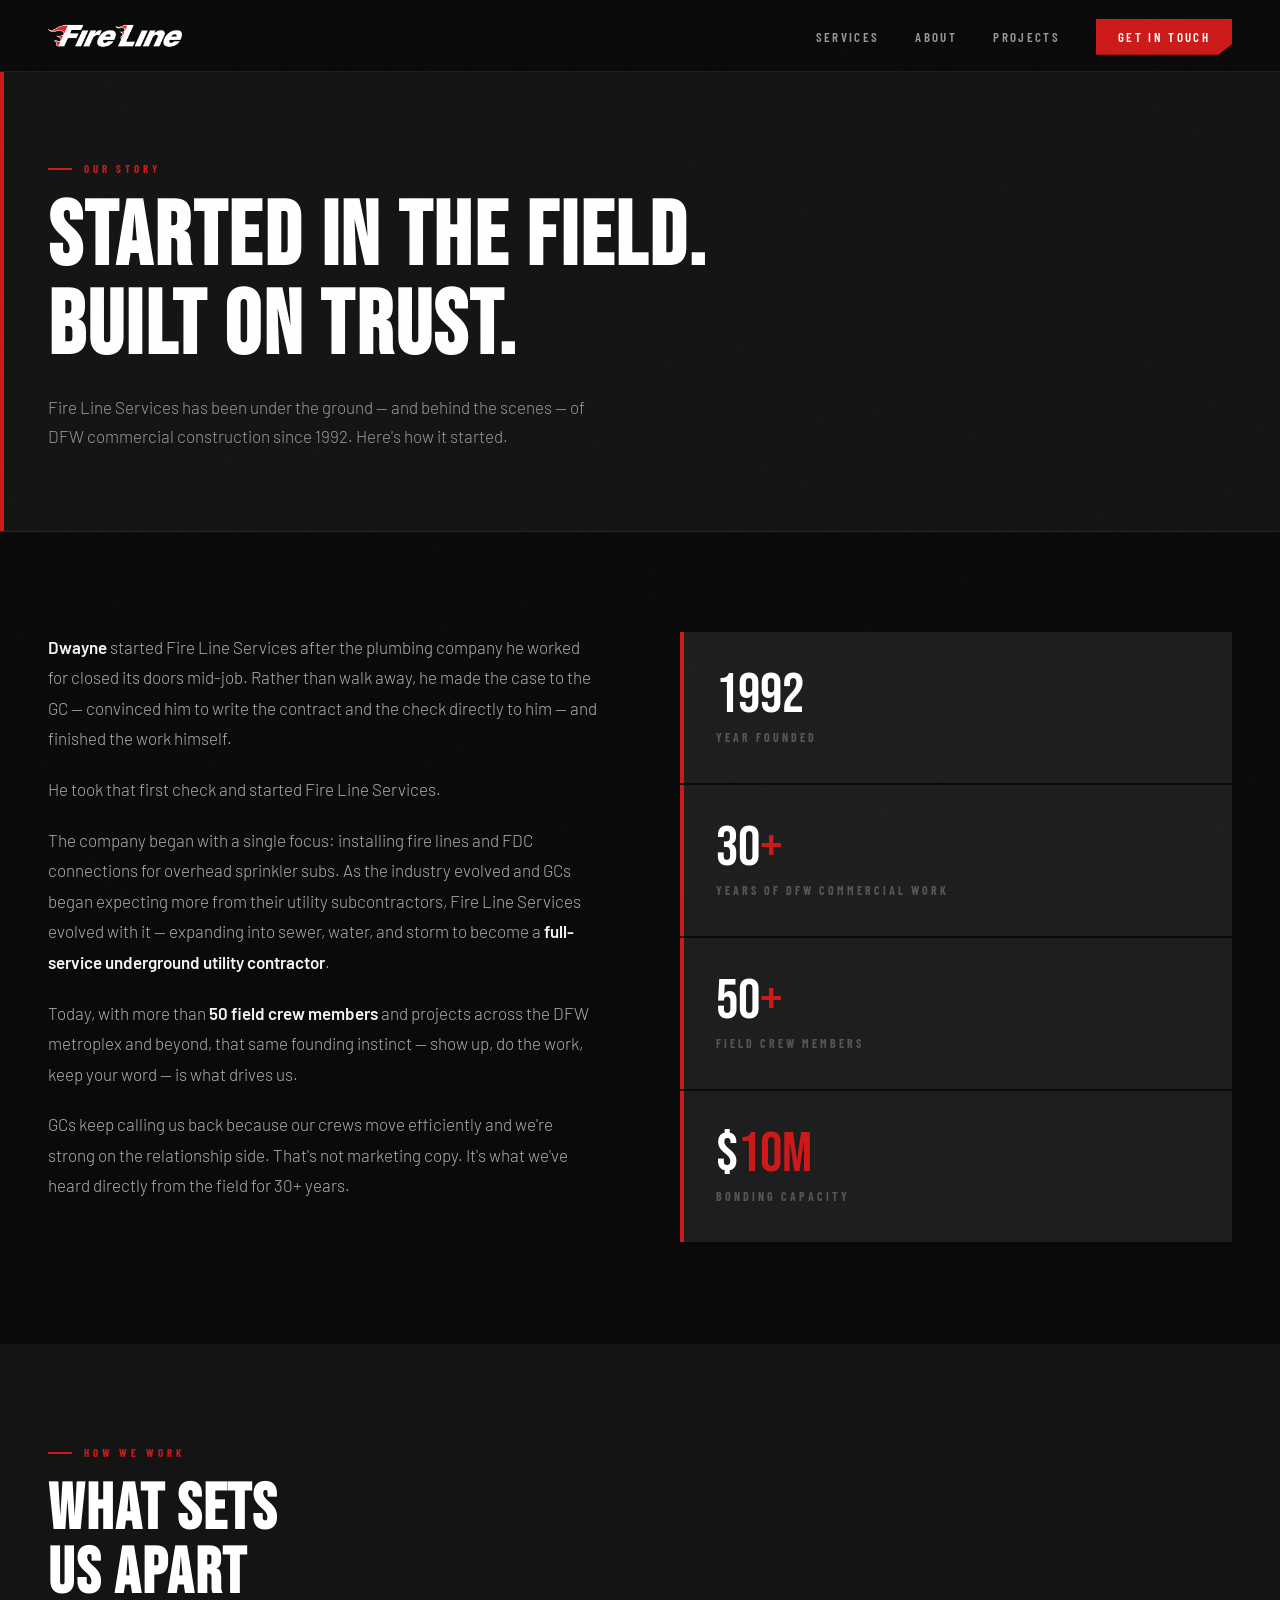
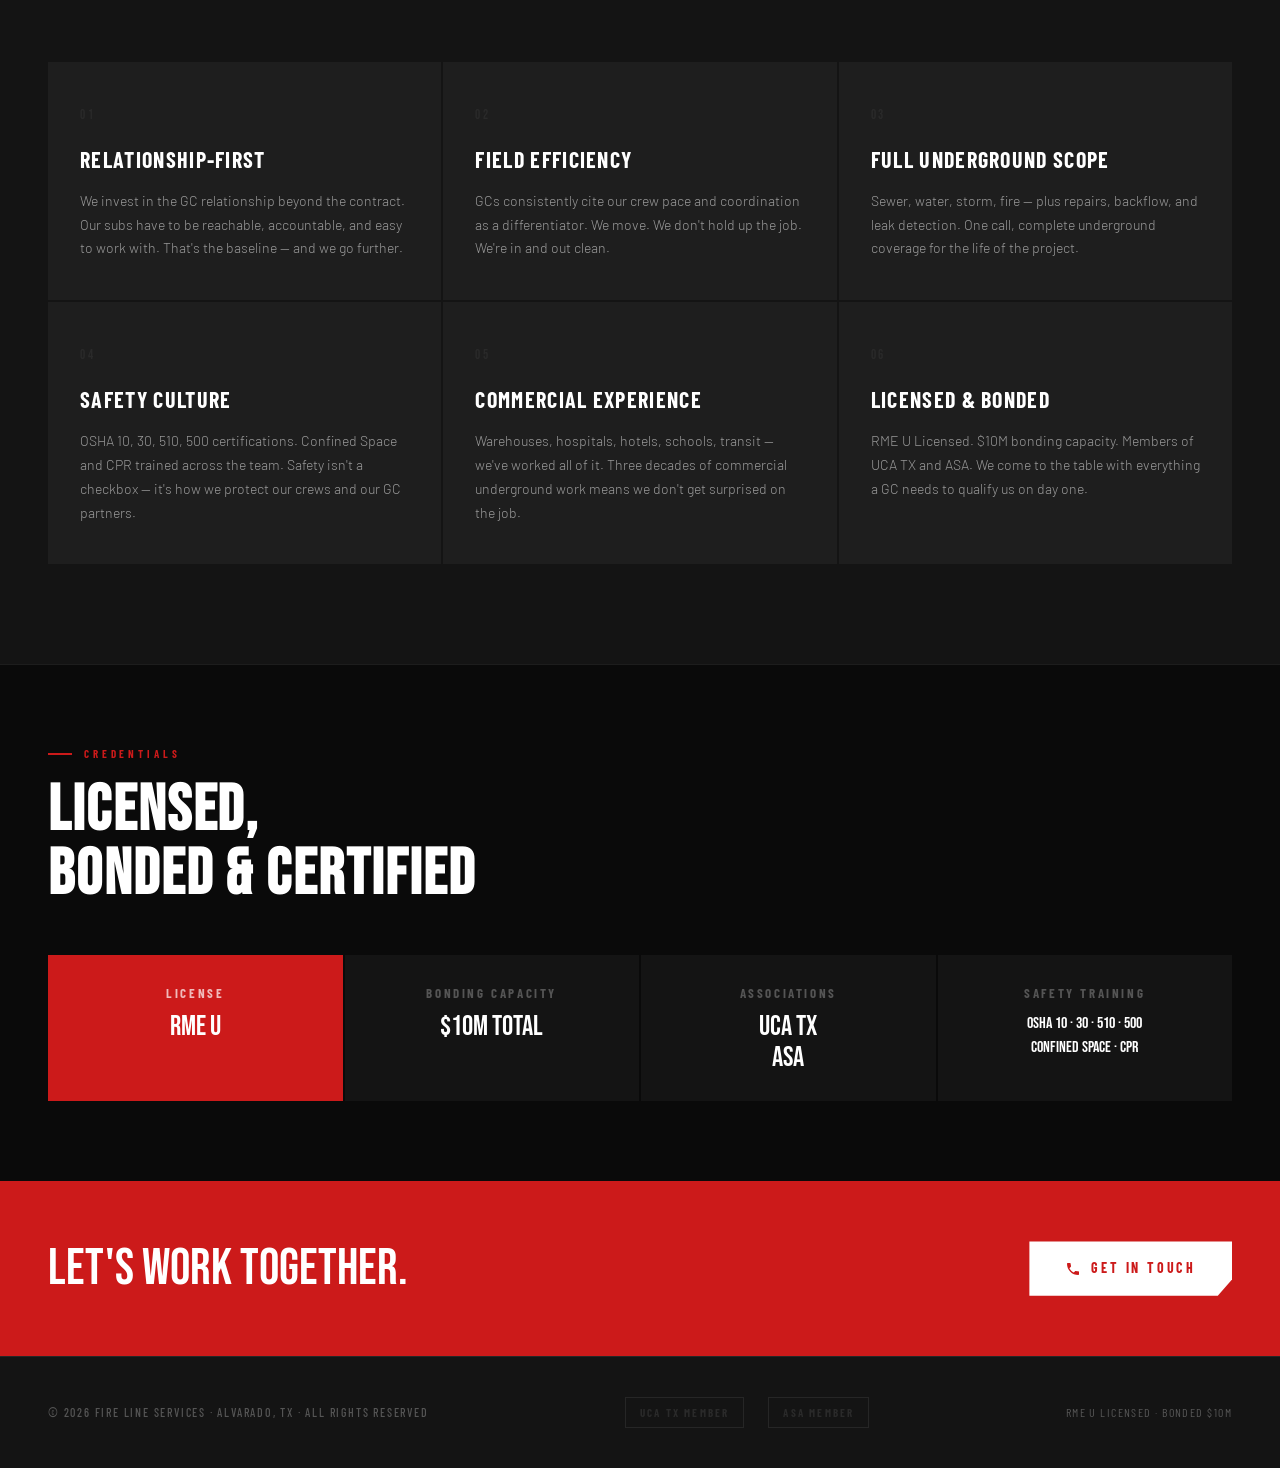
==== commit ba69bd3a: "Fix hero stats z-index, smooth overlay gradient, update copyright to 2026 Co-Authored-By: Claude Son" ====
--- a/about.html
+++ b/about.html
@@ -391,7 +391,7 @@
 
 <!-- ── FOOTER ── -->
 <footer>
-  <div class="footer-copy">© 2025 Fire Line Services · Alvarado, TX · All Rights Reserved</div>
+  <div class="footer-copy">© 2026 Fire Line Services · Alvarado, TX · All Rights Reserved</div>
   <div class="footer-assoc">
     <span class="assoc-badge">UCA TX Member</span>
     <span class="assoc-badge">ASA Member</span>
--- a/CSS/styles.css
+++ b/CSS/styles.css
@@ -227,14 +227,16 @@
 .hero-bg {
   position: absolute;
   inset: 0;
+  z-index: 1;
   background:
-    linear-gradient(to right, rgba(10,10,10,0.97) 45%, rgba(10,10,10,0.6) 100%),
-    linear-gradient(160deg, #1a0000 0%, #0a0a0a 60%);
+    linear-gradient(to right, rgba(10,10,10,0.88) 20%, rgba(10,10,10,0.55) 55%, rgba(10,10,10,0.25) 100%),
+    linear-gradient(160deg, rgba(26,0,0,0.5) 0%, rgba(10,10,10,0.3) 60%);
 }
 
 .hero-grid {
   position: absolute;
   inset: 0;
+  z-index: 2;
   background-image:
     linear-gradient(rgba(204,26,26,0.06) 1px, transparent 1px),
     linear-gradient(90deg, rgba(204,26,26,0.06) 1px, transparent 1px);
@@ -248,6 +250,7 @@
   right: 0;
   width: 55%;
   height: 100%;
+  z-index: 2;
   background: linear-gradient(135deg, rgba(204,26,26,0.08) 0%, transparent 60%);
 }
 
@@ -255,6 +258,7 @@
   position: absolute;
   left: 0;
   top: 72px;
+  z-index: 2;
   width: 4px;
   height: 0;
   background: var(--red);
@@ -365,6 +369,7 @@
   display: flex;
   flex-direction: column;
   gap: 32px;
+  z-index: 3;
   opacity: 0;
   animation: fadeLeft 0.9s ease-out 1.3s forwards;
 }
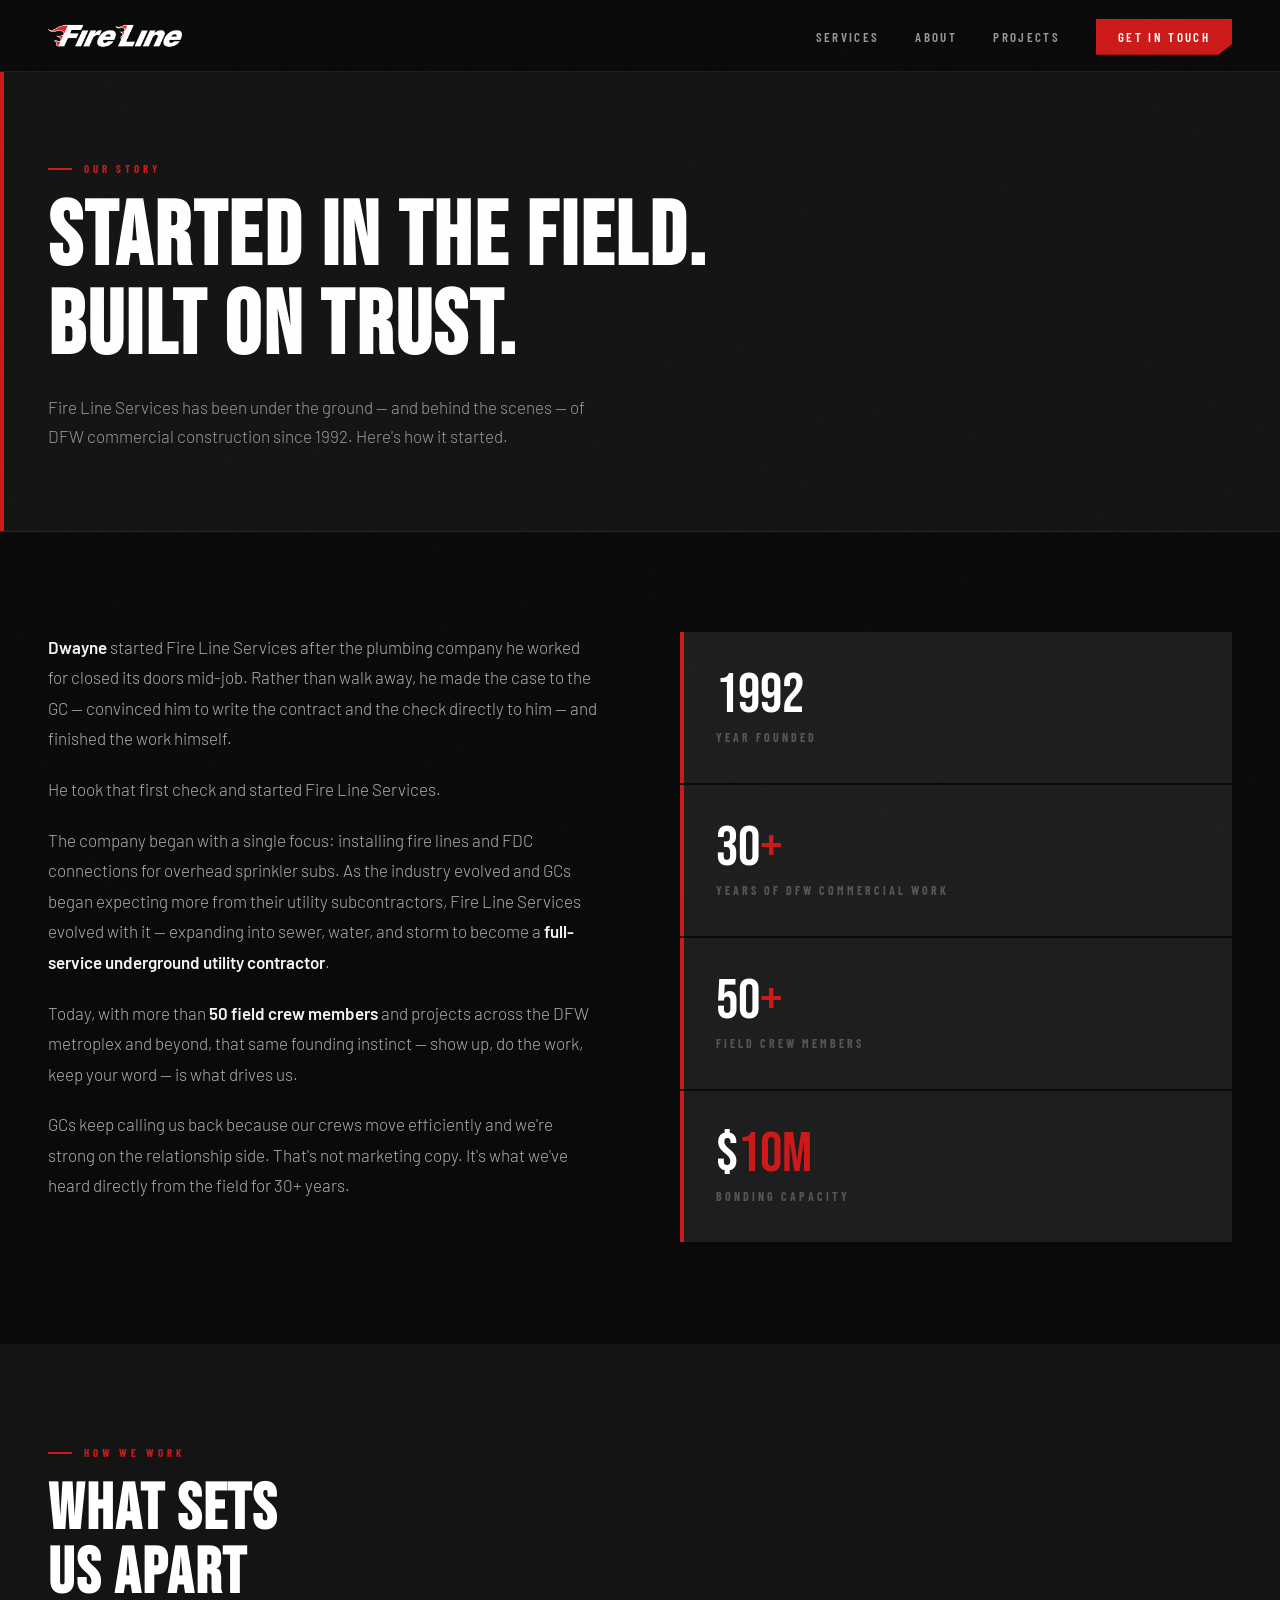
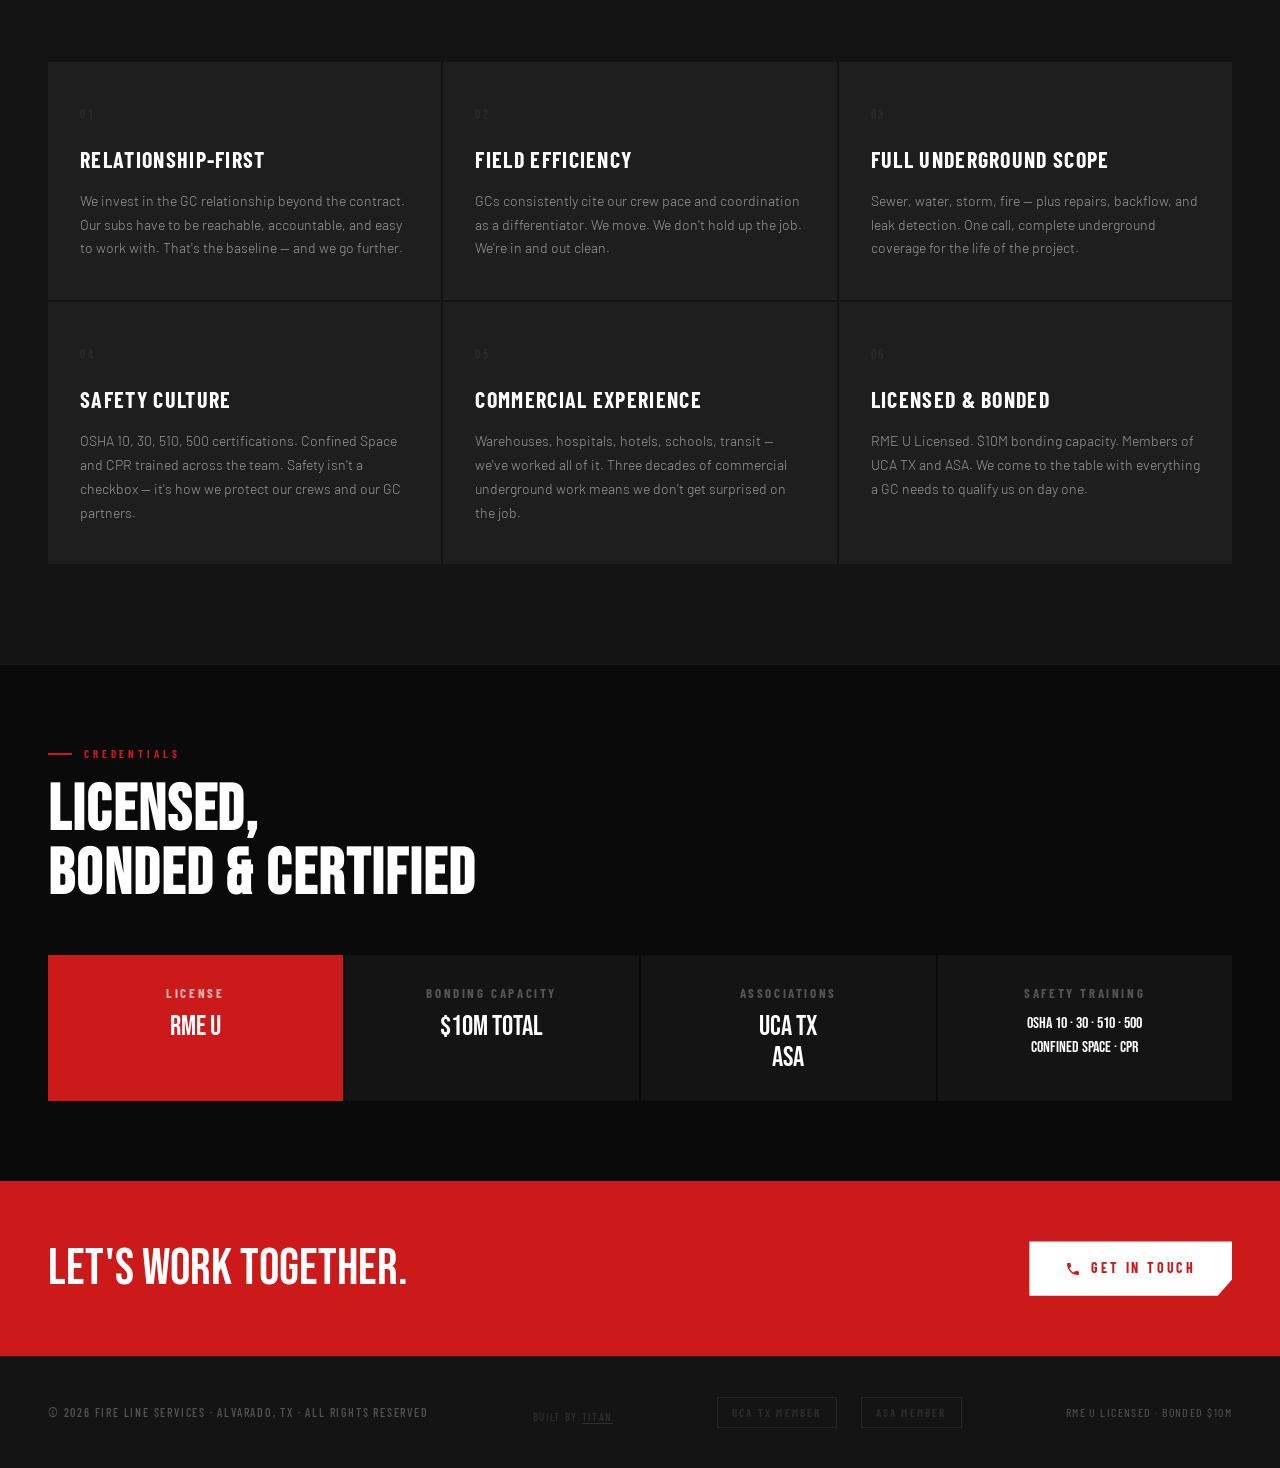
==== commit 96fd41cb: "Add Built by TITAN credit to footer Co-Authored-By: Claude Sonnet 4.6 <noreply@anthropic.com>" ====
--- a/about.html
+++ b/about.html
@@ -5,6 +5,13 @@
   <meta name="viewport" content="width=device-width, initial-scale=1.0">
   <title>About | Fire Line Services | DFW Underground Utilities</title>
   <meta name="description" content="Founded in 1992 by Dwayne Walker, Fire Line Services has grown from a fire line specialist into a full-service underground utility subcontractor with 50+ crew members across DFW.">
+  <meta property="og:title" content="About | Fire Line Services | DFW Underground Utilities">
+  <meta property="og:description" content="Founded in 1992, Fire Line Services has grown into a full-service underground utility subcontractor with 50+ crew members across DFW.">
+  <meta property="og:image" content="https://firelineservices.com/Images/FL1.png">
+  <meta property="og:url" content="https://firelineservices.com/about.html">
+  <meta property="og:type" content="website">
+  <meta name="twitter:card" content="summary_large_image">
+  <meta name="twitter:image" content="https://firelineservices.com/Images/FL1.png">
   <link rel="preconnect" href="https://fonts.googleapis.com">
   <link rel="preconnect" href="https://fonts.gstatic.com" crossorigin>
   <link href="https://fonts.googleapis.com/css2?family=Bebas+Neue&family=Barlow:ital,wght@0,300;0,400;0,500;0,600;0,700;1,300;1,400&family=Barlow+Condensed:wght@400;500;600;700;800&display=swap" rel="stylesheet">
@@ -392,6 +399,7 @@
 <!-- ── FOOTER ── -->
 <footer>
   <div class="footer-copy">© 2026 Fire Line Services · Alvarado, TX · All Rights Reserved</div>
+  <div class="footer-copy" style="margin-top:8px; font-size:11px; opacity:0.4;">Built by <a href="https://growwithtitan.com" target="_blank" style="color:inherit; text-decoration:none; border-bottom:1px solid rgba(255,255,255,0.3);">TITAN</a></div>
   <div class="footer-assoc">
     <span class="assoc-badge">UCA TX Member</span>
     <span class="assoc-badge">ASA Member</span>
--- a/CSS/styles.css
+++ b/CSS/styles.css
@@ -472,16 +472,15 @@
   letter-spacing: 0.25em;
   text-transform: uppercase;
   color: rgba(255,255,255,0.9);
-  padding: 0 48px;
   display: inline-flex;
   align-items: center;
-  gap: 24px;
 }
 
 .ticker-item::after {
   content: '//';
   color: rgba(255,255,255,0.4);
   font-size: 16px;
+  margin: 0 32px;
 }
 
 @keyframes ticker {
@@ -1020,9 +1019,14 @@
 }
 
 .market-icon {
-  font-size: 28px;
+  width: 36px;
+  height: 36px;
+  min-width: 36px;
+  min-height: 36px;
   margin-bottom: 16px;
   display: block;
+  color: var(--red);
+  fill: var(--red);
 }
 
 .market-name {
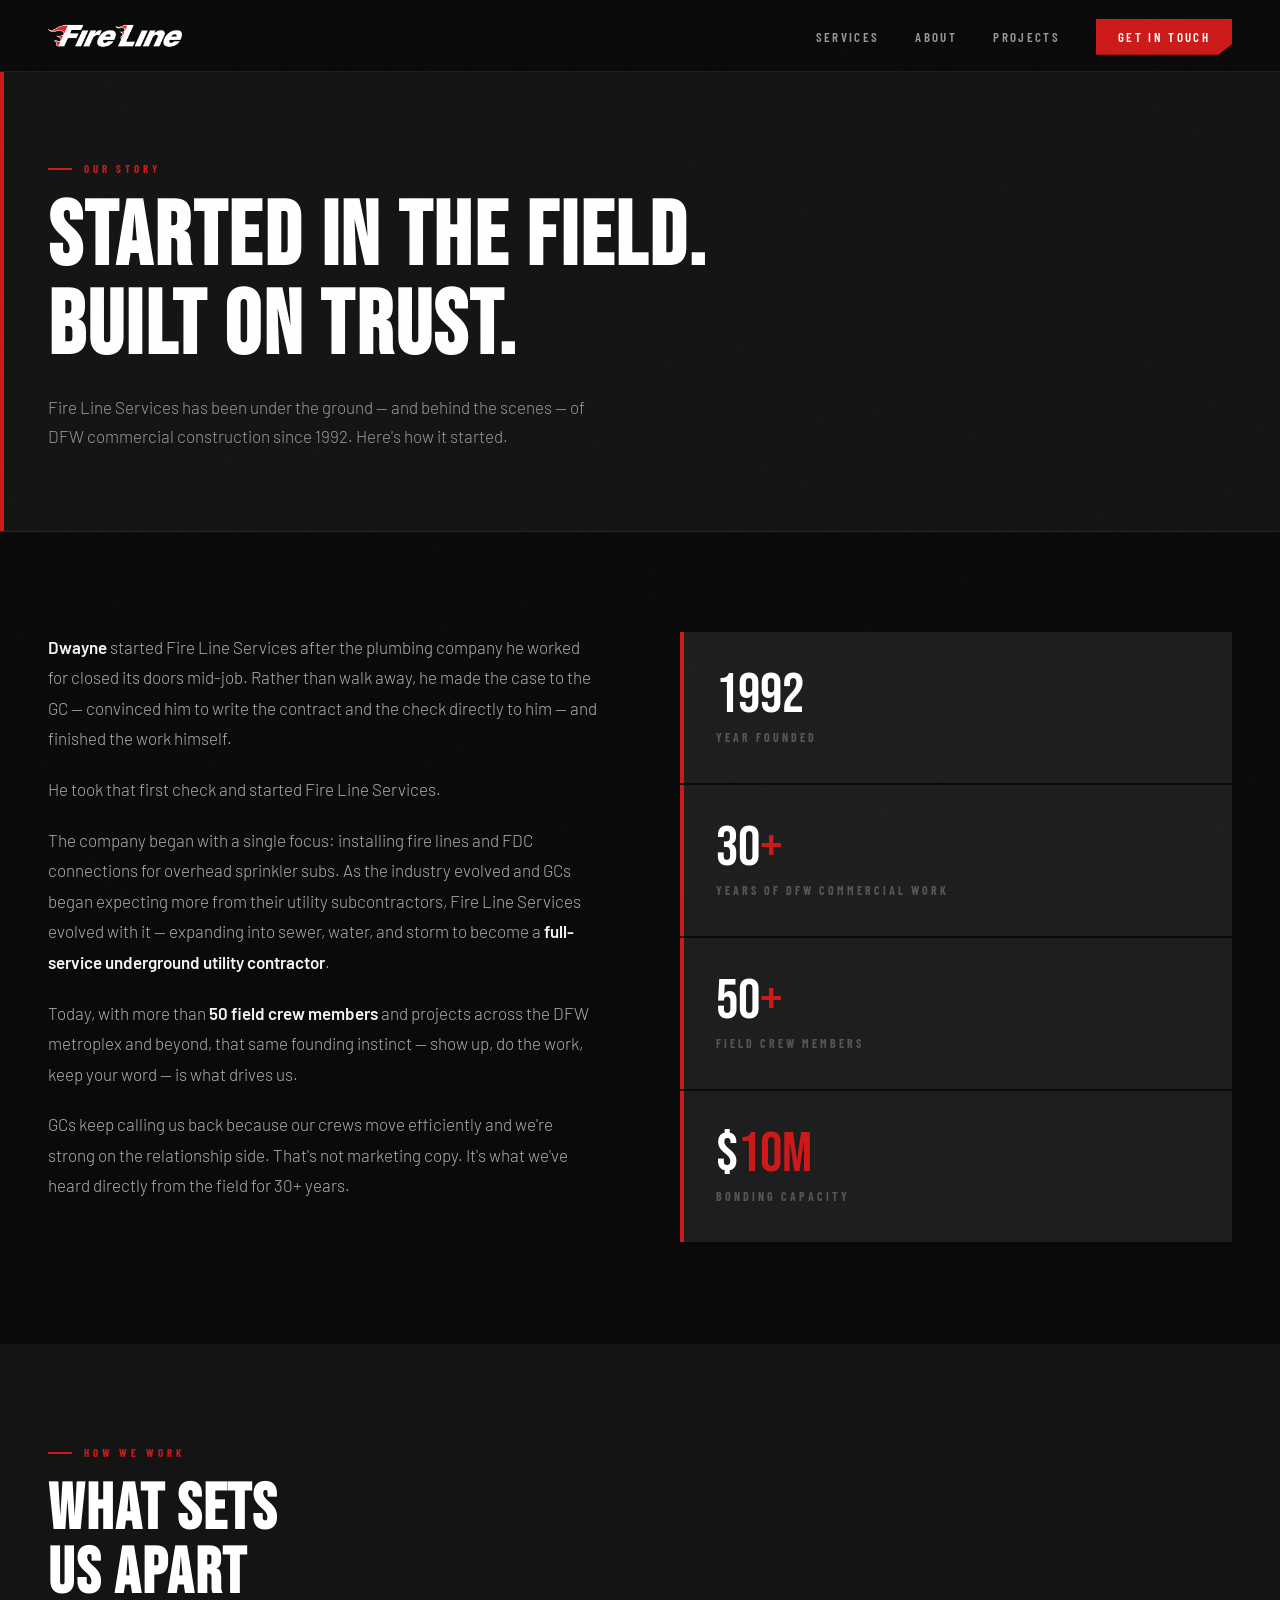
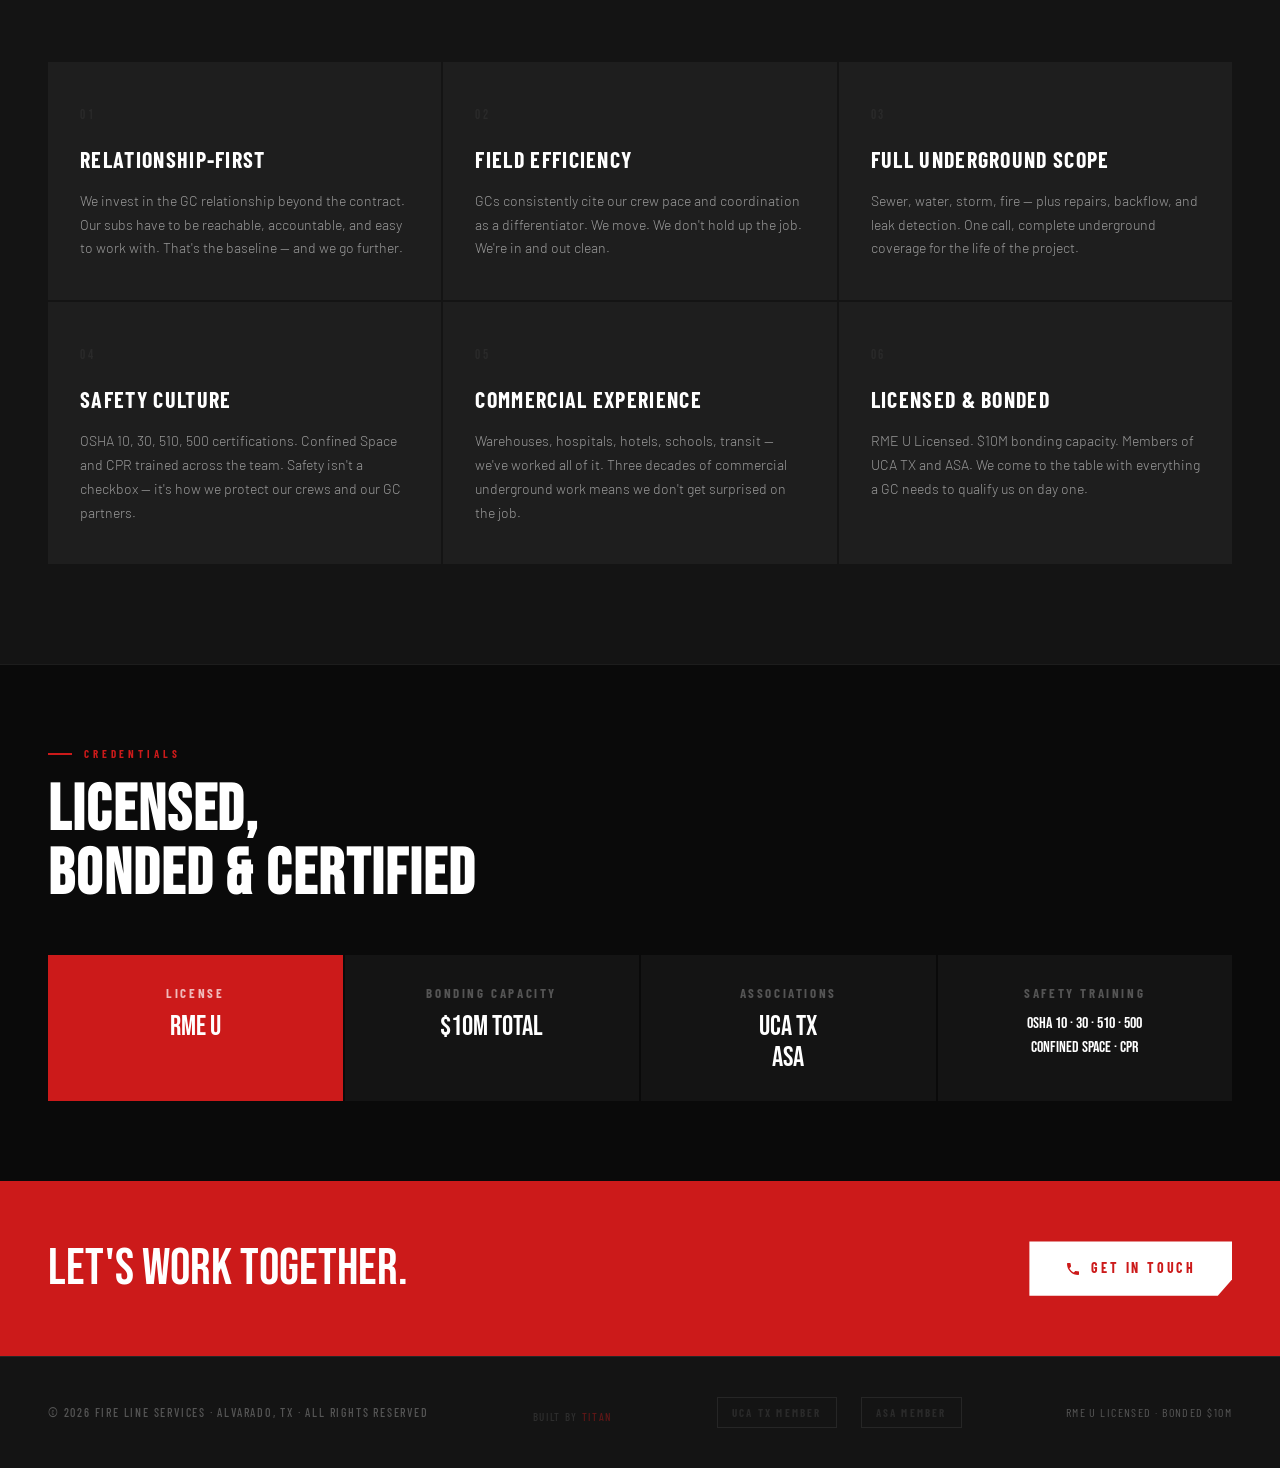
==== commit fdbf1eab: "Set TITAN footer link color to brand red Co-Authored-By: Claude Sonnet 4.6 <noreply@anthropic.com>" ====
--- a/about.html
+++ b/about.html
@@ -399,7 +399,7 @@
 <!-- ── FOOTER ── -->
 <footer>
   <div class="footer-copy">© 2026 Fire Line Services · Alvarado, TX · All Rights Reserved</div>
-  <div class="footer-copy" style="margin-top:8px; font-size:11px; opacity:0.4;">Built by <a href="https://growwithtitan.com" target="_blank" style="color:inherit; text-decoration:none; border-bottom:1px solid rgba(255,255,255,0.3);">TITAN</a></div>
+  <div class="footer-copy" style="margin-top:8px; font-size:11px; opacity:0.4;">Built by <a href="https://growwithtitan.com" target="_blank" style="color:#CC1A1A; text-decoration:none;">TITAN</a></div>
   <div class="footer-assoc">
     <span class="assoc-badge">UCA TX Member</span>
     <span class="assoc-badge">ASA Member</span>
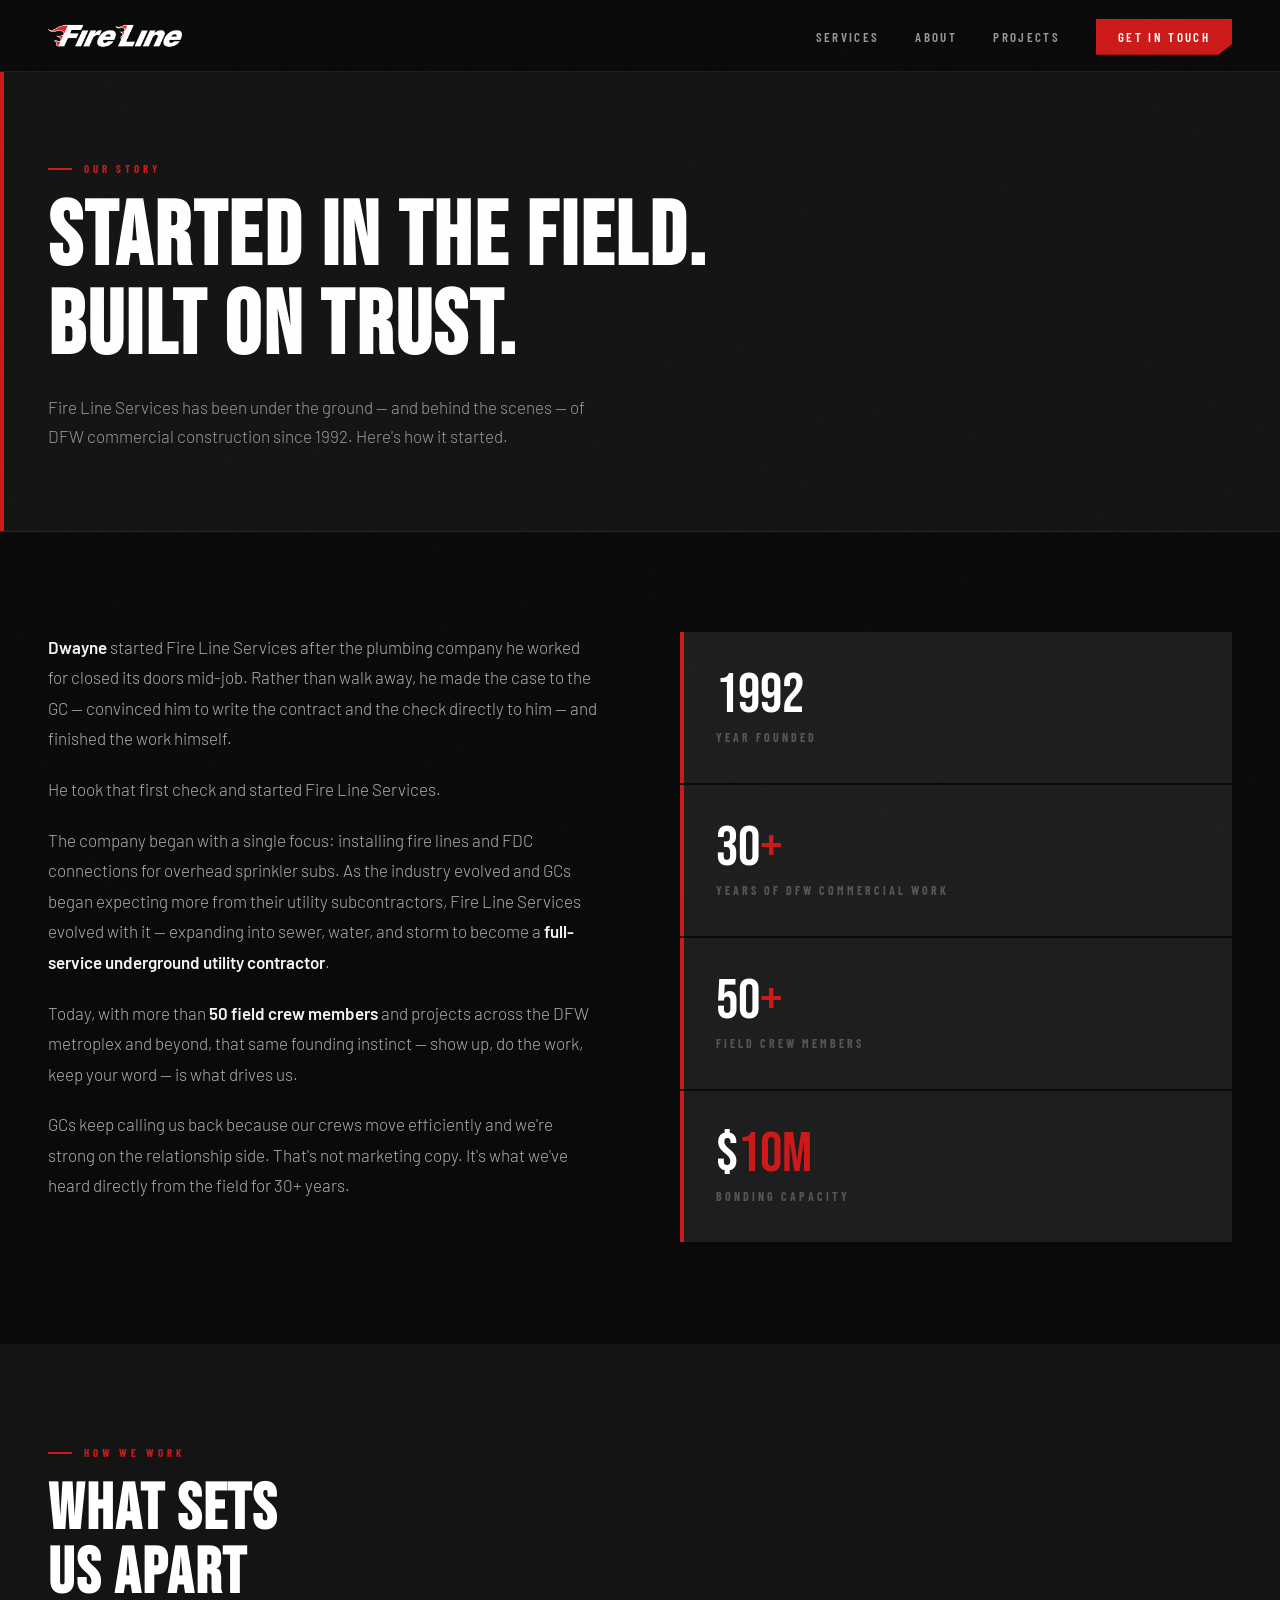
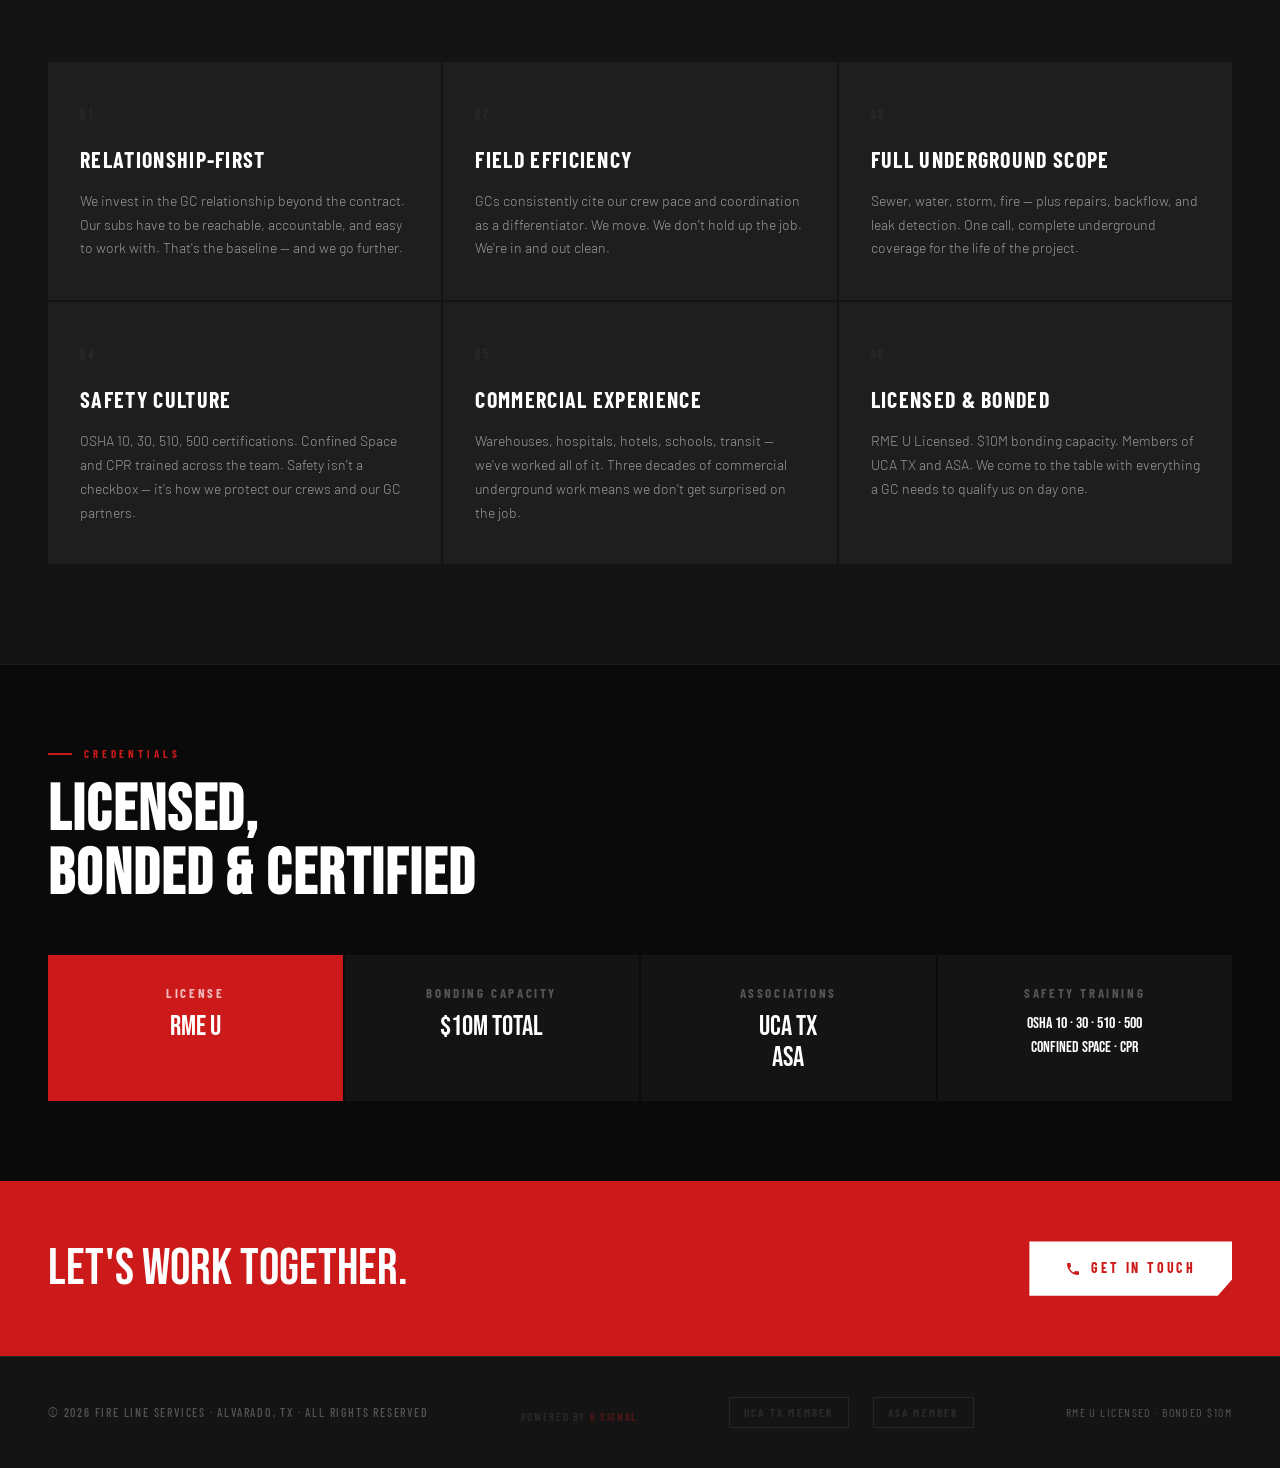
==== commit d37baed6: "Rebrand build credit: Titan AI → Powered by 6 SIGNAL Footer/README/comment attribution now points at" ====
--- a/about.html
+++ b/about.html
@@ -399,7 +399,7 @@
 <!-- ── FOOTER ── -->
 <footer>
   <div class="footer-copy">© 2026 Fire Line Services · Alvarado, TX · All Rights Reserved</div>
-  <div class="footer-copy" style="margin-top:8px; font-size:11px; opacity:0.4;">Built by <a href="https://growwithtitan.com" target="_blank" style="color:#CC1A1A; text-decoration:none;">TITAN</a></div>
+  <div class="footer-copy" style="margin-top:8px; font-size:11px; opacity:0.4;">Powered by <a href="https://6signal.co/" target="_blank" rel="noopener" style="color:#CC1A1A; text-decoration:none;">6 SIGNAL</a></div>
   <div class="footer-assoc">
     <span class="assoc-badge">UCA TX Member</span>
     <span class="assoc-badge">ASA Member</span>
--- a/CSS/styles.css
+++ b/CSS/styles.css
@@ -1,6 +1,6 @@
 /* ============================================================
    Fire Line Services — Main Stylesheet
-   Author: Titan AI / Matt Vincent Walker
+   Author: 6 SIGNAL (https://6signal.co/) / Matt Vincent Walker
    ============================================================ */
 
 /* ── CSS VARIABLES ── */
